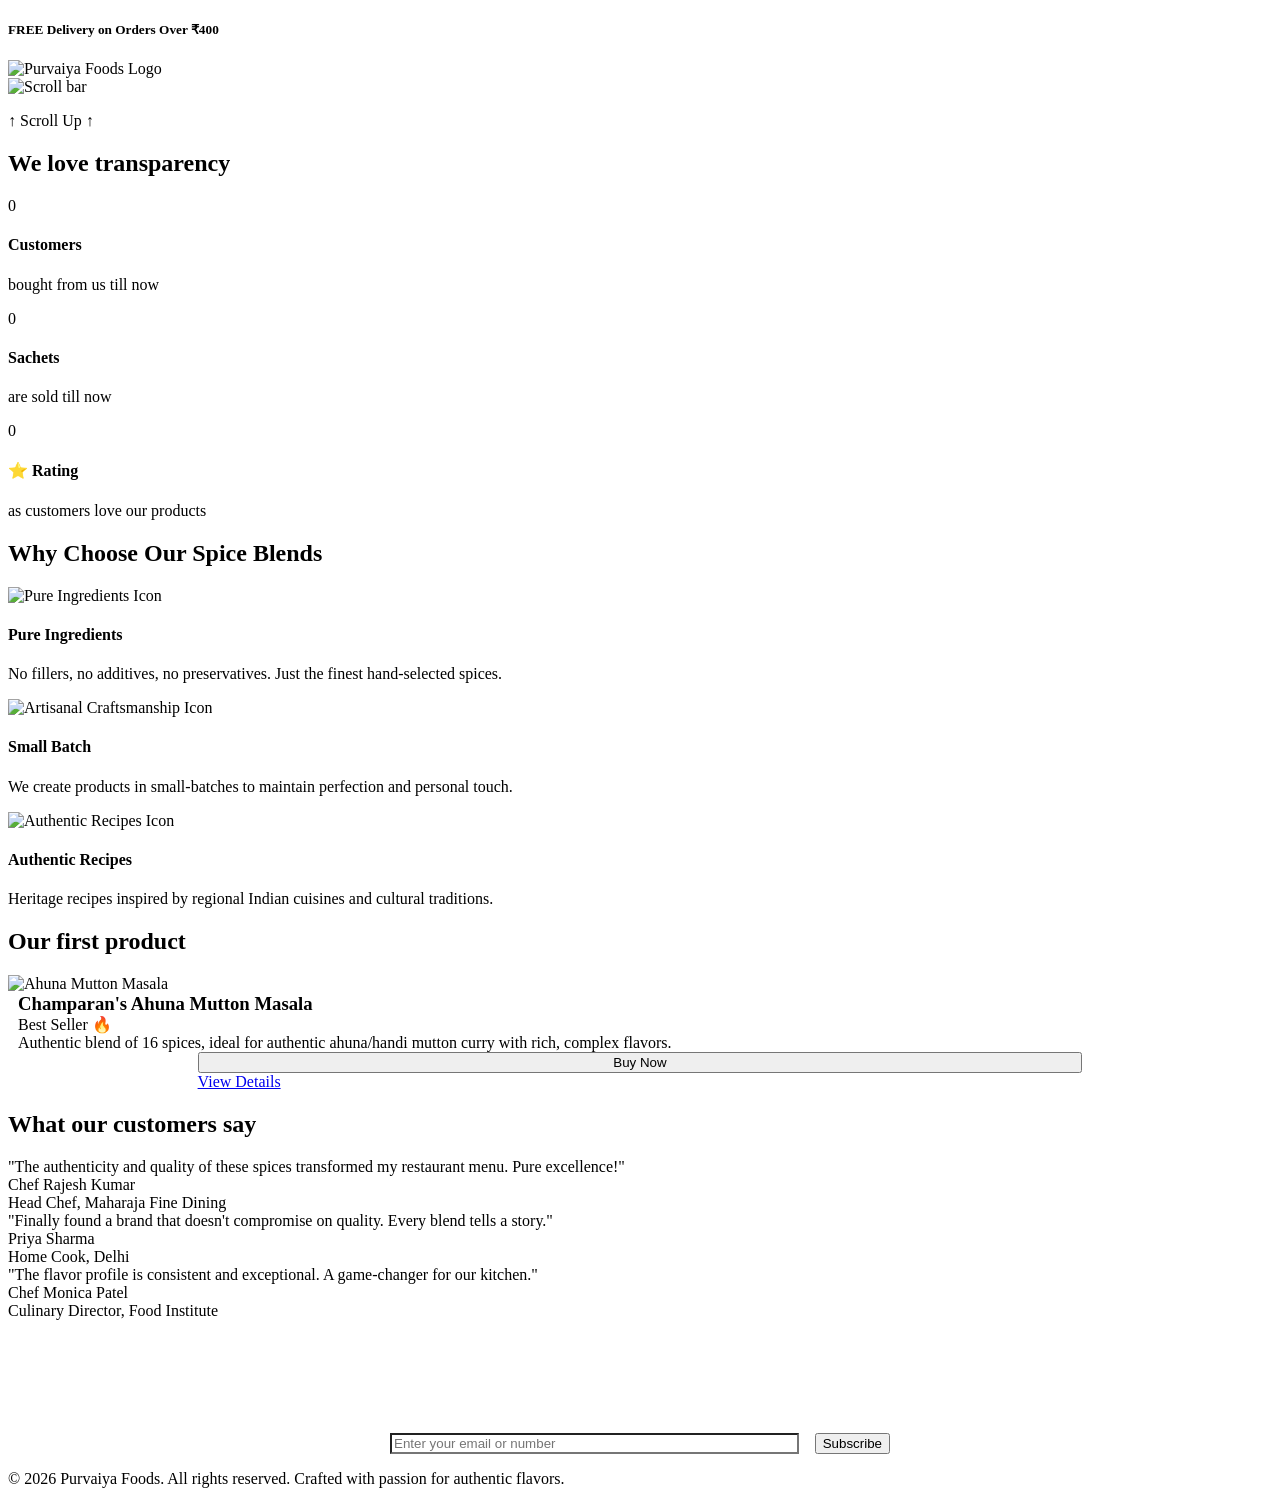
==== index.html @ 99bc26e3 "First push" ====
<!DOCTYPE html>
<html lang="en">
<head>
    <meta charset="UTF-8">
    <meta name="viewport" content="width=device-width, initial-scale=1.0">
    <title>Purvaiya Foods - Premium Luxury Spice Blends</title>
    <meta name="description" content="Discover authentic, artisanal spice blends crafted with premium ingredients. From signature masalas to regional collections.">
    <link rel="stylesheet" href="assets/css/main.css">
    <style>
        @import url('https://fonts.googleapis.com/css2?family=DM+Sans:ital,opsz,wght@0,9..40,100..1000;1,9..40,100..1000&family=Montserrat:ital,wght@0,100..900;1,100..900&display=swap');
    </style>
</head>
<body>
    <!-- Header & Navigation -->
    <header>
        <h5 class="header-notification">
            FREE Delivery on Orders Over ₹400
        </h5>
        <img class="logo" src="assets/images/logo.png" alt="Purvaiya Foods Logo">
    </header>

    <main>
        <!-- Hero Section -->
        <section class="hero">
            <img src="assets/images/scroll-bar.png" alt="Scroll bar" class="hero-image">
            <div class="scroll-indicator">
                <p>↑ Scroll Up ↑</p>
            </div>
        </section>

        <!-- Benefits/Philosophy Preview -->
        <section id="philosophy">
            <div class="section-title">
                <h2>We love transparency</h2>
            </div>
            
            <div class="grid grid-3" style="margin-bottom: var(--spacing-sm);">
                <div class="feature-box card">
                    <div class="icon-count" data-target="32" data-type="number">0</div>
                    <h4>Customers</h4>
                    <p>bought from us till now</p>
                </div>
            
                <div class="feature-box card">
                    <div class="icon-count" data-target="81" data-type="number">0</div>
                    <h4>Sachets</h4>
                    <p>are sold till now</p>
                </div>
            
                <div class="feature-box card">
                    <div class="icon-count" data-target="4.3" data-type="decimal">0</div>
                    <h4>⭐ Rating</h4>
                    <p>as customers love our products</p>
                </div>
            </div>
        </section>

        <section id="philosophy2">
            <div class="section-title">
                <h2>Why Choose Our Spice Blends</h2>
            </div>

            <div class="grid grid-3">
                <div class="feature-box card">
                    <img class="icon" src="assets/images/pure.png" alt="Pure Ingredients Icon"/>
                    <h4>Pure Ingredients</h4>
                    <p>No fillers, no additives, no preservatives. Just the finest hand-selected spices.</p>
                </div>
        
                <div class="feature-box card">
                    <img class="icon" src="assets/images/smallbatch.png" alt="Artisanal Craftsmanship Icon"/>
                    <h4>Small Batch</h4>
                    <p>We create products in small-batches to maintain perfection and personal touch.</p>
                </div>
        
                <div class="feature-box card">
                    <img class="icon" src="assets/images/authentic.png" alt="Authentic Recipes Icon"/>
                    <h4>Authentic Recipes</h4>
                    <p>Heritage recipes inspired by regional Indian cuisines and cultural traditions.</p>
                </div>
            </div>
        </section>

        <!-- Featured Spice -->
        <section style="border-radius: 12px; padding: var(--spacing-lg);">
            <div class="section-title">
                <h2>Our first product</h2>
            </div>
            
            <div class="grid grid-3" style="border-radius: var(--border-radius-lg); background-color: var(--white); align-items: center; padding: var(--spacing-md);">
                <!-- Image Section -->
                <div>
                    <img src="assets/images/ahunamutton1.png" alt="Ahuna Mutton Masala" style="width: 100%; border-radius: var(--border-radius-lg); box-shadow: var(--shadow-light);">
                </div>
                
                <!-- Content Section -->
                <div style="padding-left: 10px;">
                    <h3 style="color: var(--text-dark); margin-bottom: var(--spacing-md); margin-top: var(--spacing-md);">Champaran's Ahuna Mutton Masala</h3>
                    <span class="badge-primary">Best Seller 🔥</span>
                    <p style="color: var(--text-light); margin-bottom: var(--spacing-md); margin-top: var(--spacing-md);">Authentic blend of 16 spices, ideal for authentic ahuna/handi mutton curry with rich, complex flavors.</p>
                    
                </div>
                
                <!-- Button Section -->
                <div style="display: flex; flex-direction: column; gap: var(--spacing-md); justify-content: center; align-items: center; height: 100%;">
                    <button class="btn btn-primary btn-lg" style="width: 70%;">Buy Now</button>
                    <a href="pages/ahunamuttonmasala.html" style="width: 70%;" class="btn btn-secondary">View Details</a>
                </div>
            </div>
        </section>

        <!-- Testimonials -->
        <section>
            <div class="section-title">
                <h2>What our customers say</h2>
            </div>
            
            <div class="grid grid-3">
                <div class="testimonial">
                    <div class="quote">"The authenticity and quality of these spices transformed my restaurant menu. Pure excellence!"</div>
                    <div class="author">Chef Rajesh Kumar</div>
                    <div class="role">Head Chef, Maharaja Fine Dining</div>
                </div>
                
                <div class="testimonial">
                    <div class="quote">"Finally found a brand that doesn't compromise on quality. Every blend tells a story."</div>
                    <div class="author">Priya Sharma</div>
                    <div class="role">Home Cook, Delhi</div>
                </div>
                
                <div class="testimonial">
                    <div class="quote">"The flavor profile is consistent and exceptional. A game-changer for our kitchen."</div>
                    <div class="author">Chef Monica Patel</div>
                    <div class="role">Culinary Director, Food Institute</div>
                </div>
            </div>
        </section>

        <!-- Newsletter Signup -->
        <section style="background: linear-gradient(135deg, var(--primary-color), var(--secondary-color)); color: white; text-align: center;">
            <h2 style="color: var(--white); margin-bottom: 1rem;">Be part of our spice family</h2>
            <p style="color: rgba(255,255,255,0.9); margin-bottom: 2rem; max-width: 600px; margin-left: auto; margin-right: auto;">Get exclusive recipes, behind-the-scenes stories, and special offers delivered to your inbox.</p>
            
            <form onsubmit="return subscribeNewsletter(this.email.value);" style="max-width: 500px; margin: 0 auto;">
                <div style="display: flex; gap: 1rem;">
                    <input type="email" name="email" placeholder="Enter your email or number" required style="flex: 1; background: var(--white); color: var(--text-dark);">
                    <button style="margin-bottom: var(--spacing-md);" type="submit" class="btn btn-primary">Subscribe</button>
                </div>
            </form>
        </section>
    </main>

    <!-- Footer -->
    <footer>
        <div class="footer-content">
            <p>&copy; 2026 Purvaiya Foods. All rights reserved. Crafted with passion for authentic flavors.</p>
        </div>
    </footer>

    <script src="assets/js/main.js"></script>
</body>
</html>
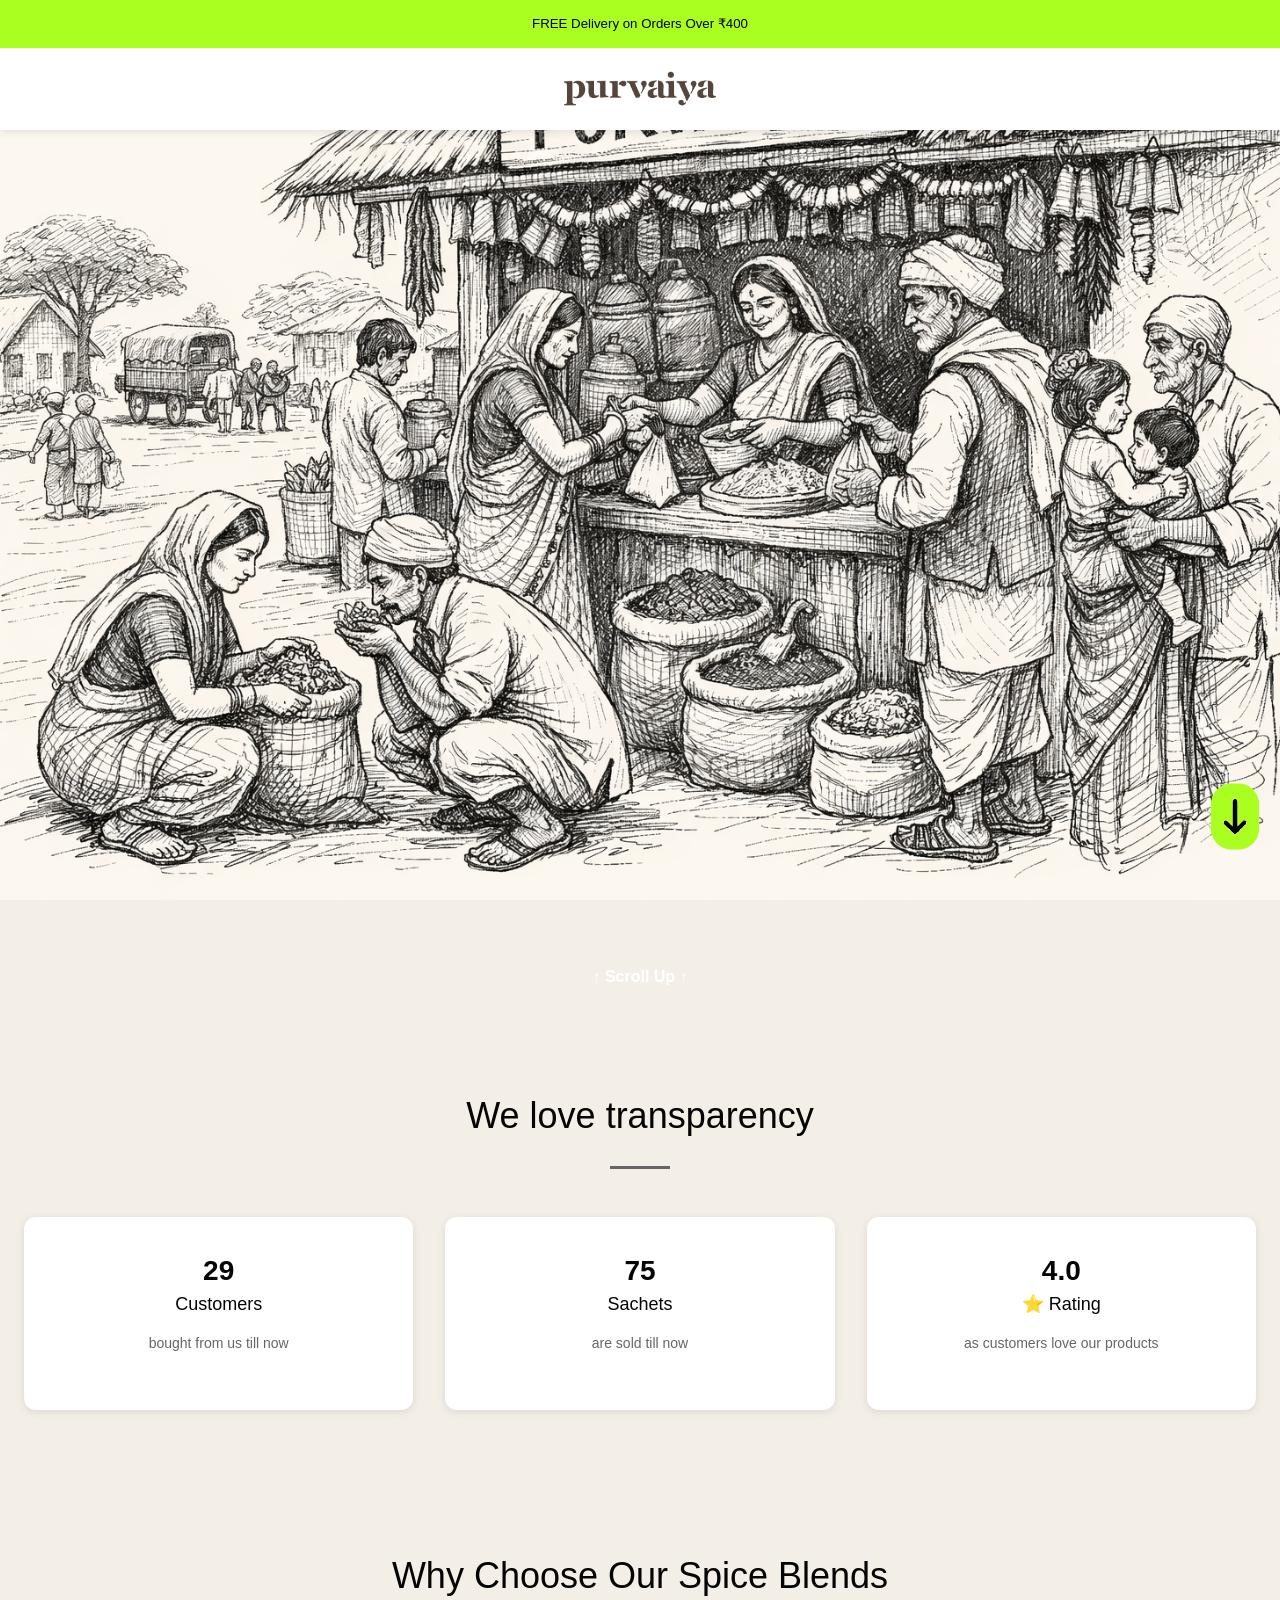
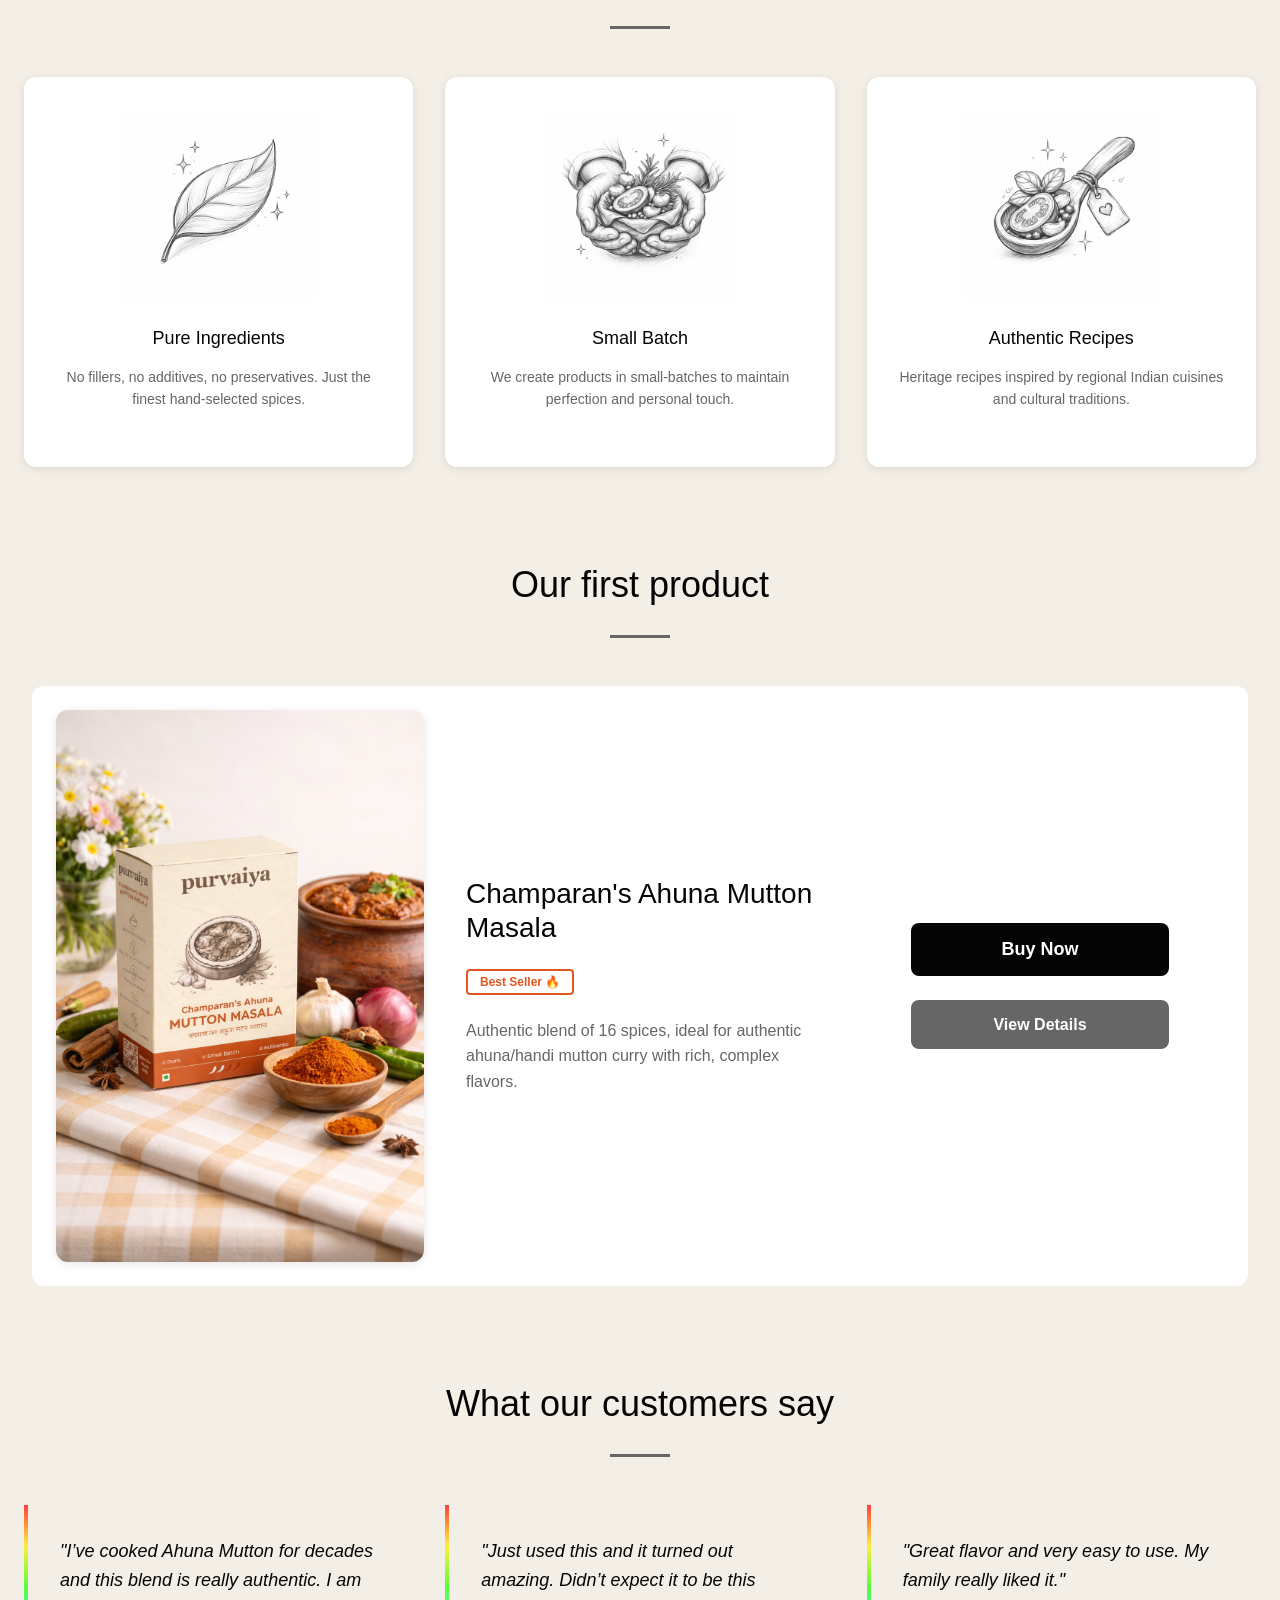
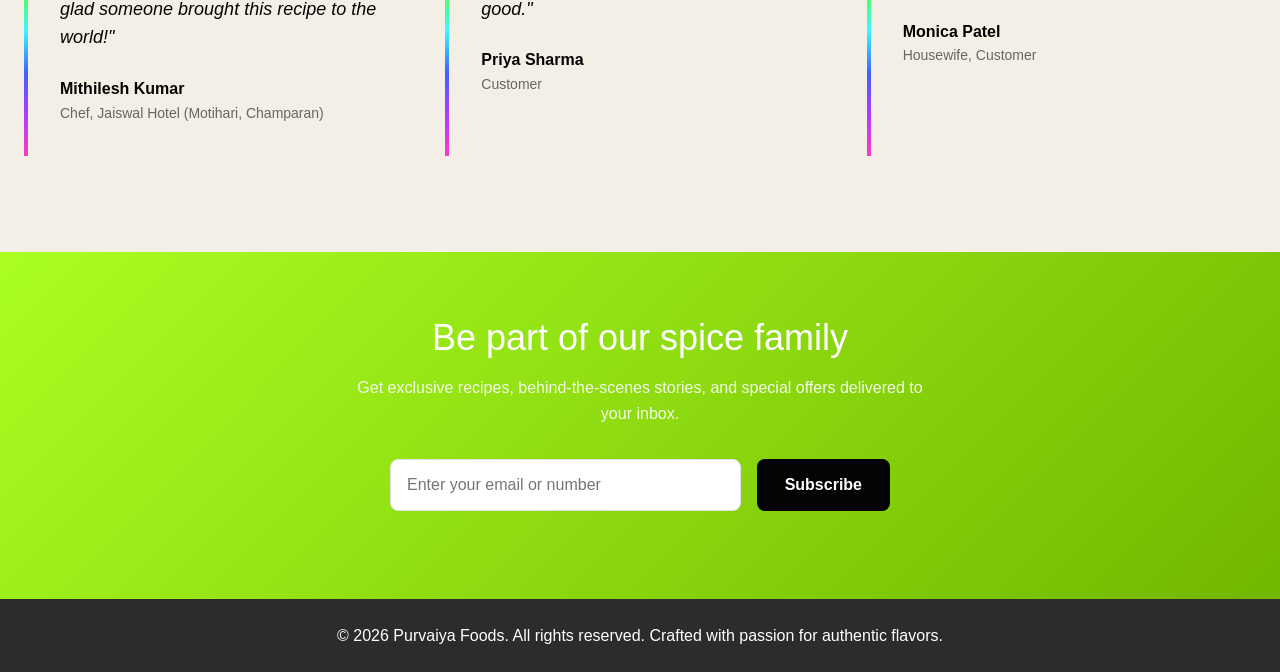
==== commit f5494bfa: "Update" ====
--- a/index.html
+++ b/index.html
@@ -117,21 +117,21 @@
             
             <div class="grid grid-3">
                 <div class="testimonial">
-                    <div class="quote">"The authenticity and quality of these spices transformed my restaurant menu. Pure excellence!"</div>
-                    <div class="author">Chef Rajesh Kumar</div>
-                    <div class="role">Head Chef, Maharaja Fine Dining</div>
+                    <div class="quote">"I’ve cooked Ahuna Mutton for decades and this blend is really authentic. I am glad someone brought this recipe to the world!"</div>
+                    <div class="author">Mithilesh Kumar</div>
+                    <div class="role">Chef, Jaiswal Hotel (Motihari, Champaran)</div>
                 </div>
                 
                 <div class="testimonial">
-                    <div class="quote">"Finally found a brand that doesn't compromise on quality. Every blend tells a story."</div>
+                    <div class="quote">"Just used this and it turned out amazing. Didn’t expect it to be this good."</div>
                     <div class="author">Priya Sharma</div>
-                    <div class="role">Home Cook, Delhi</div>
+                    <div class="role">Customer</div>
                 </div>
                 
                 <div class="testimonial">
-                    <div class="quote">"The flavor profile is consistent and exceptional. A game-changer for our kitchen."</div>
-                    <div class="author">Chef Monica Patel</div>
-                    <div class="role">Culinary Director, Food Institute</div>
+                    <div class="quote">"Great flavor and very easy to use. My family really liked it."</div>
+                    <div class="author">Monica Patel</div>
+                    <div class="role">Housewife, Customer</div>
                 </div>
             </div>
         </section>
@@ -141,9 +141,10 @@
             <h2 style="color: var(--white); margin-bottom: 1rem;">Be part of our spice family</h2>
             <p style="color: rgba(255,255,255,0.9); margin-bottom: 2rem; max-width: 600px; margin-left: auto; margin-right: auto;">Get exclusive recipes, behind-the-scenes stories, and special offers delivered to your inbox.</p>
             
-            <form onsubmit="return subscribeNewsletter(this.email.value);" style="max-width: 500px; margin: 0 auto;">
+            <form action="https://formspree.io/f/xpqyeqvw" method="POST" style="max-width: 500px; margin: 0 auto;">
                 <div style="display: flex; gap: 1rem;">
-                    <input type="email" name="email" placeholder="Enter your email or number" required style="flex: 1; background: var(--white); color: var(--text-dark);">
+                        <input type="email" name="email" placeholder="Enter your email or number" required
+                            style="flex: 1; background: var(--white); color: var(--text-dark);">
                     <button style="margin-bottom: var(--spacing-md);" type="submit" class="btn btn-primary">Subscribe</button>
                 </div>
             </form>
--- a/assets/css/main.css
+++ b/assets/css/main.css
@@ -0,0 +1,1117 @@
+/* Spice Blends Luxury Website - Responsive Main Stylesheet */
+
+/* ============================================
+   COLOR PALETTE & VARIABLES
+   ============================================ */
+@import url('https://fonts.cdnfonts.com/css/saint-george');
+
+:root {
+  --primary-color: #aaff21;
+  --secondary-color: rgb(113, 183, 0);
+  --accent-color: #2C2C2C;
+  --light-bg: #f4efe6;
+  --text-dark: #040404;
+  --text-light: #666666;
+  --border-color: #E0E0E0;
+  --white: #FFFFFF;
+  --best-seller-badge: #e25822;
+  --testimonial-border: linear-gradient(to bottom,
+        #ff3b3b,
+        #ffef3b,
+        #55ff3b,
+        #3bf8ff,
+        #3b65ff,
+        #b13bff,
+        #ff3bc4);
+  
+  --spacing-xs: 8px;
+  --spacing-sm: 16px;
+  --spacing-md: 24px;
+  --spacing-lg: 32px;
+  --spacing-xl: 48px;
+  --spacing-2xl: 64px;
+  
+  --shadow-light: 0 2px 8px rgba(0, 0, 0, 0.1);
+  --shadow-medium: 0 4px 16px rgba(0, 0, 0, 0.15);
+  --shadow-heavy: 0 8px 32px rgba(0, 0, 0, 0.2);
+  
+  --border-radius-sm: 4px;
+  --border-radius-md: 8px;
+  --border-radius-lg: 12px;
+  
+  --transition-base: all 0.3s ease-in-out;
+  --transition-smooth: all 0.5s ease;
+}
+
+.montserrat {
+  font-family: "Montserrat", sans-serif;
+  font-optical-sizing: auto;
+  font-weight: 400;
+  font-style: normal;
+}
+
+/* ============================================
+   RESET & BASE STYLES
+   ============================================ */
+
+* {
+  margin: 0;
+  padding: 0;
+  box-sizing: border-box;
+}
+
+html {
+  font-size: 16px;
+  scroll-behavior: smooth;
+}
+
+body {
+font-family: "Montserrat", sans-serif;
+  font-size: 16px;
+  font-weight: 400;
+  line-height: 1.6;
+  color: var(--text-dark);
+  background-color: var(--light-bg);
+  overflow-x: hidden;
+}
+
+a {
+  color: inherit;
+  text-decoration: none;
+}
+
+button {
+  font-family: inherit;
+  cursor: pointer;
+}
+
+h1, h2, h3, h4, h5, h6 {
+  font-family: "Montserrat", sans-serif;
+  font-weight: 500;
+  line-height: 1.2;
+}
+
+h1 {
+  font-size: 48px;
+}
+
+h2 {
+  font-size: 36px;
+}
+
+h3 {
+  font-size: 28px;
+}
+
+h4 {
+  font-size: 24px;
+}
+
+p {
+  margin-bottom: var(--spacing-md);
+}
+
+img {
+  max-width: 100%;
+  height: auto;
+  display: block;
+}
+
+ul, ol {
+  list-style: none;
+}
+
+/* Responsive Typography */
+@media (max-width: 991px) {
+  h1 { font-size: 40px; }
+  h2 { font-size: 32px; }
+  h3 { font-size: 26px; }
+  h4 { font-size: 22px; }
+}
+
+@media (max-width: 767px) {
+  html { font-size: 15px; }
+  h1 { font-size: 32px; }
+  h2 { font-size: 28px; }
+  h3 { font-size: 24px; }
+  h4 { font-size: 20px; }
+  body { font-size: 15px; }
+}
+
+@media (max-width: 575px) {
+  html { font-size: 14px; }
+  h1 { font-size: 28px; }
+  h2 { font-size: 24px; }
+  h3 { font-size: 20px; }
+  h4 { font-size: 18px; }
+  p { margin-bottom: var(--spacing-sm); }
+}
+
+/* ============================================
+   HEADER & NAVIGATION
+   ============================================ */
+
+header {
+  background-color: var(--white);
+  box-shadow: var(--shadow-light);
+  position: sticky;
+  top: 0;
+  z-index: 100;
+  width: 100%;
+  padding-bottom: var(--spacing-sm);
+
+  .header-notification{
+    background-color: var(--primary-color);
+    text-align: center;
+    padding: var(--spacing-sm) 0;
+  }
+}
+
+.logo {
+  height: 50px;
+  width: auto;
+  max-width: 200px;
+  object-fit: contain;
+  margin:var(--spacing-sm) auto 0 auto;
+}
+
+@media (max-width: 767px) {
+  .logo {
+    height: 40px;
+    max-width: 150px;
+  }
+}
+
+nav ul {
+  display: flex;
+  align-items: center;
+  justify-content: space-between;
+  gap: var(--spacing-xl);
+  list-style: none;
+  margin: 0;
+  padding: 0;
+}
+
+nav li {
+  list-style: none;
+  margin: 0;
+}
+
+nav a {
+  color: var(--text-dark);
+  font-weight: 500;
+  transition: var(--transition-base);
+  position: relative;
+  display: block;
+  padding: var(--spacing-sm) 0;
+}
+
+nav a:hover {
+  color: var(--secondary-color);
+}
+
+nav a::after {
+  content: '';
+  position: absolute;
+  bottom: -5px;
+  left: 0;
+  width: 0;
+  height: 2px;
+  background-color: var(--secondary-color);
+  transition: width 0.3s ease;
+}
+
+nav a:hover::after {
+  width: 100%;
+}
+
+.menu-toggle {
+  display: none;
+  background: none;
+  border: none;
+  font-size: 28px;
+  color: var(--primary-color);
+  cursor: pointer;
+  padding: 0;
+  z-index: 1001;
+  line-height: 1;
+  width: auto;
+  height: auto;
+}
+
+/* Mobile Menu Styles */
+@media (max-width: 767px) {
+  nav ul {
+    position: fixed;
+    left: 0;
+    top: 100%;
+    width: 100%;
+    background-color: var(--white);
+    flex-direction: column;
+    gap: var(--spacing-md);
+    padding: var(--spacing-md);
+    margin: 0;
+    list-style: none;
+    max-height: 0;
+    overflow: hidden;
+    transition: max-height 0.35s ease-in-out;
+    box-shadow: var(--shadow-light);
+    border-top: 1px solid var(--border-color);
+    border-bottom: none;
+    z-index: 1000;
+  }
+
+  nav ul.active {
+    max-height: calc(100vh - 100%);
+    box-shadow: var(--shadow-medium);
+    overflow-y: auto;
+  }
+
+  nav li {
+    list-style: none;
+    width: 100%;
+  }
+
+  nav a {
+    padding: var(--spacing-sm) var(--spacing-md);
+    font-size: 15px;
+    display: block;
+    width: 100%;
+    color: var(--text-dark);
+    text-decoration: none;
+  }
+
+  nav a:hover {
+    background-color: var(--light-bg);
+    color: var(--secondary-color);
+  }
+
+  nav a::after {
+    bottom: 0;
+    display: none;
+  }
+
+  .menu-toggle {
+    display: flex;
+    align-items: center;
+    justify-content: center;
+    width: 44px;
+    height: 44px;
+    padding: 0;
+    border-radius: 4px;
+    transition: background-color 0.3s ease;
+    background: none;
+    border: none;
+    font-size: 28px;
+    color: var(--primary-color);
+    cursor: pointer;
+    z-index: 1001;
+    margin-left: auto;
+  }
+
+  .menu-toggle:hover {
+    background-color: rgba(139, 69, 19, 0.1);
+  }
+
+  .menu-toggle:active {
+    background-color: rgba(139, 69, 19, 0.2);
+  }
+}
+
+/* ============================================
+   MAIN CONTAINER
+   ============================================ */
+
+main {
+  max-width: 100vw;
+  margin: 0 auto;
+}
+
+/* ============================================
+   HERO SECTION
+   ============================================ */
+
+.hero {
+  background-image: url('../images/homesketch.png');
+  background-size: cover;
+  background-position: center;
+  background-attachment: fixed;
+  color: var(--white);
+  padding: var(--spacing-2xl) var(--spacing-md);
+  text-align: center;
+  height: 100vh;
+  display: flex;
+  align-items: center;
+  justify-content: center;
+  flex-direction: column;
+  position: relative;
+
+  .hero-image{
+    width: 50px;
+    position: absolute;
+    bottom: 180px;
+    right: 20px;
+    animation: levitate 3s ease-in-out infinite;
+  }
+}
+
+.hero-content {
+  width: 100vw;
+  padding: 0 var(--spacing-sm);
+}
+
+.hero h1 {
+  color: var(--text-dark);
+  margin-bottom: var(--spacing-lg);
+  text-transform: uppercase;
+  letter-spacing: 3px;
+}
+
+.hero p {
+  font-size: 18px;
+  margin-bottom: var(--spacing-xl);
+  color: rgba(255, 255, 255, 0.95);
+}
+
+.scroll-indicator {
+  position: absolute;
+  bottom: 40px;
+  left: 50%;
+  transform: translateX(-50%);
+  text-align: center;
+  animation: bounce 2s ease-in-out infinite;
+}
+
+.scroll-indicator p {
+  color: var(--white);
+  font-size: 16px;
+  font-weight: 600;
+  margin: 0;
+  animation: pulse 2s ease-in-out infinite;
+}
+
+@keyframes bounce {
+  0%, 100% {
+    transform: translateX(-50%) translateY(0);
+  }
+  50% {
+    transform: translateX(-50%) translateY(-10px);
+  }
+}
+
+@keyframes pulse {
+  0%, 100% {
+    opacity: 1;
+  }
+  50% {
+    opacity: 0.6;
+  }
+}
+
+@media (max-width: 991px) {
+  .hero {
+    min-height: 500px;
+  }
+
+  .hero h1 {
+    letter-spacing: 2px;
+  }
+}
+
+@media (max-width: 767px) {
+  .hero {
+    min-height: 400px;
+    padding: var(--spacing-xl) var(--spacing-md);
+  }
+
+  .hero h1 {
+    margin-bottom: var(--spacing-md);
+  }
+
+  .hero p {
+    font-size: 16px;
+    margin-bottom: var(--spacing-lg);
+  }
+}
+
+@media (max-width: 575px) {
+  .hero {
+    min-height: 300px;
+    padding: var(--spacing-lg) var(--spacing-md);
+  }
+
+  .hero h1 {
+    margin-bottom: var(--spacing-sm);
+  }
+
+  .hero p {
+    font-size: 14px;
+    margin-bottom: var(--spacing-md);
+  }
+}
+
+/* ============================================
+   SECTIONS
+   ============================================ */
+
+section {
+  padding: var(--spacing-2xl) var(--spacing-md);
+}
+
+section h2 {
+  color: var(--text-dark);
+  margin-bottom: var(--spacing-xl);
+  text-align: center;
+}
+
+section p {
+  color: var(--text-light);
+}
+
+.section-title {
+  display: flex;
+  align-items: center;
+  justify-content: center;
+  flex-direction: column;
+  text-align: center;
+}
+
+.section-title h2 {
+  position: relative;
+  padding-bottom: var(--spacing-lg);
+}
+
+.section-title h2::after {
+  content: '';
+  position: absolute;
+  bottom: 0;
+  left: 50%;
+  transform: translateX(-50%);
+  width: 60px;
+  height: 3px;
+  background-color: var(--text-light);
+}
+
+.section-title p {
+  max-width: 600px;
+  margin-top: var(--spacing-md);
+  font-size: 15px;
+}
+
+@media (max-width: 767px) {
+  section {
+    padding: var(--spacing-xl) var(--spacing-md);
+  }
+
+  .section-title h2 {
+    padding-bottom: var(--spacing-md);
+  }
+
+  .section-title h2::after {
+    width: 40px;
+  }
+
+  .section-title p {
+    font-size: 14px;
+  }
+}
+
+@media (max-width: 575px) {
+  section {
+    padding: var(--spacing-lg) var(--spacing-sm);
+  }
+}
+
+/* ============================================
+   BUTTONS
+   ============================================ */
+
+.btn {
+  padding: 12px 28px;
+  border: none;
+  border-radius: var(--border-radius-md);
+  font-size: 16px;
+  font-weight: 600;
+  cursor: pointer;
+  transition: var(--transition-base);
+  text-decoration: none;
+  display: inline-block;
+  text-align: center;
+  white-space: nowrap;
+}
+
+.btn-primary {
+  background-color: var(--text-dark);
+  color: var(--white);
+  font-weight: 700;
+}
+
+.btn-primary:hover {
+
+  transform: translateY(-2px);
+  box-shadow: var(--shadow-medium);
+}
+
+.btn-secondary {
+  background-color: var(--text-light);
+  color: var(--white);
+}
+
+.btn-dark {
+  background-color: var(--primary-color);
+  color: var(--white);
+}
+
+.btn-dark:hover {
+  background-color: #6b3410;
+  transform: translateY(-2px);
+  box-shadow: var(--shadow-medium);
+}
+
+.btn-sm {
+  padding: 8px 16px;
+  font-size: 14px;
+}
+
+.btn-lg {
+  padding: 16px 40px;
+  font-size: 18px;
+}
+
+/* Button Group for responsive layouts */
+.button-group {
+  display: flex;
+  gap: var(--spacing-md);
+  flex-wrap: wrap;
+  justify-content: center;
+  align-items: center;
+  margin-top: var(--spacing-lg);
+}
+
+@media (max-width: 767px) {
+  .btn-lg {
+    padding: 14px 32px;
+    font-size: 16px;
+  }
+
+  .btn-sm {
+    padding: 6px 12px;
+    font-size: 12px;
+  }
+
+  .button-group {
+    gap: var(--spacing-sm);
+    flex-direction: column;
+  }
+
+  .button-group .btn {
+    width: 100%;
+  }
+}
+
+@media (max-width: 575px) {
+  .btn {
+    padding: 10px 20px;
+    font-size: 14px;
+  }
+
+  .btn-lg {
+    padding: 12px 24px;
+    font-size: 14px;
+  }
+}
+
+/* ============================================
+   CARDS
+   ============================================ */
+
+.card {
+  background-color: var(--white);
+  border-radius: var(--border-radius-lg);
+  box-shadow: var(--shadow-light);
+  transition: var(--transition-base);
+  display: flex;
+  flex-direction: column;
+  height: 100%;
+}
+
+.card:hover {
+  box-shadow: var(--shadow-medium);
+  transform: translateY(-5px);
+}
+
+.card h3 {
+  color: var(--primary-color);
+  margin-bottom: var(--spacing-md);
+  font-size: 20px;
+}
+
+.card p {
+  color: var(--text-light);
+  margin-bottom: var(--spacing-md);
+  flex-grow: 1;
+  font-size: 15px;
+}
+
+.card img {
+  width: 100%;
+  height: 250px;
+  object-fit: cover;
+  border-radius: var(--border-radius-md);
+  margin-bottom: var(--spacing-md);
+}
+
+@media (max-width: 767px) {
+  .card {
+    padding: var(--spacing-md);
+  }
+
+  .card h3 {
+    font-size: 18px;
+  }
+
+  .card p {
+    font-size: 14px;
+  }
+
+  .card img {
+    height: 200px;
+  }
+}
+
+@media (max-width: 575px) {
+  .card {
+    padding: var(--spacing-sm);
+  }
+
+  .card img {
+    height: 180px;
+  }
+}
+
+/* ============================================
+   GRID LAYOUTS
+   ============================================ */
+
+.grid {
+  display: grid;
+  grid-template-columns: repeat(auto-fit, minmax(300px, 1fr));
+  gap: var(--spacing-lg);
+}
+
+.grid-2 {
+  grid-template-columns: repeat(2, 1fr);
+}
+
+.grid-3 {
+  grid-template-columns: repeat(3, 1fr);
+}
+
+.grid-4 {
+  grid-template-columns: repeat(4, 1fr);
+}
+
+@media (max-width: 991px) {
+  .grid-3 { grid-template-columns: repeat(2, 1fr); }
+  .grid-4 { grid-template-columns: repeat(2, 1fr); }
+}
+
+@media (max-width: 767px) {
+  .grid,
+  .grid-2,
+  .grid-3,
+  .grid-4 {
+    grid-template-columns: 1fr;
+    gap: var(--spacing-md);
+  }
+}
+
+@media (max-width: 575px) {
+  .grid,
+  .grid-2,
+  .grid-3,
+  .grid-4 {
+    gap: var(--spacing-sm);
+  }
+}
+
+/* ============================================
+   FEATURE BOX
+   ============================================ */
+
+.feature-box {
+  text-align: center;
+  padding: var(--spacing-lg);
+
+  .icon-count{
+    font-size: 28px;
+    font-weight: 600;
+  }
+}
+
+.feature-box .icon {
+  width: 60%;
+  height: 60%;
+  margin: 0 auto var(--spacing-md) auto;
+  color: var(--text-dark);
+}
+
+.feature-box h4 {
+  color: var(--text-dark);
+  margin-bottom: var(--spacing-sm);
+  font-size: 18px;
+}
+
+.feature-box p {
+  color: var(--text-light);
+  font-size: 14px;
+}
+
+@media (max-width: 767px) {
+  .feature-box {
+    padding: var(--spacing-md);
+  }
+
+  .feature-box h4 {
+    font-size: 16px;
+  }
+}
+
+@media (max-width: 575px) {
+  .feature-box {
+    padding: var(--spacing-sm);
+  }
+
+  .feature-box h4 {
+    font-size: 15px;
+  }
+
+  .feature-box p {
+    font-size: 13px;
+  }
+}
+
+/* ============================================
+   TESTIMONIAL
+   ============================================ */
+
+.testimonial {
+  background-color: var(--light-bg);
+  padding: var(--spacing-lg);
+  border-left: 4px solid;
+  border-image: var(--testimonial-border) 1;
+  margin-bottom: var(--spacing-lg);
+}
+
+.testimonial .quote {
+  font-size: 18px;
+  font-style: italic;
+  color: var(--text-dark);
+  margin-bottom: var(--spacing-md);
+}
+
+.testimonial .author {
+  font-weight: 600;
+  color: var(--text-dark);
+}
+
+.testimonial .role {
+  font-size: 14px;
+  color: var(--text-light);
+}
+
+@media (max-width: 767px) {
+  .testimonial {
+    padding: var(--spacing-md);
+    margin-bottom: var(--spacing-md);
+  }
+
+  .testimonial .quote {
+    font-size: 15px;
+  }
+}
+
+/* ============================================
+   FORM ELEMENTS
+   ============================================ */
+
+input, textarea, select {
+  width: 100%;
+  padding: var(--spacing-sm);
+  margin-bottom: var(--spacing-md);
+  border: 1px solid var(--border-color);
+  border-radius: var(--border-radius-md);
+  font-family: inherit;
+  font-size: inherit;
+  transition: var(--transition-base);
+  -webkit-appearance: none;
+  appearance: none;
+}
+
+input:focus, textarea:focus, select:focus {
+  outline: none;
+  border-color: var(--secondary-color);
+  box-shadow: 0 0 0 3px rgba(212, 175, 55, 0.1);
+}
+
+textarea {
+  min-height: 150px;
+  resize: vertical;
+}
+
+label {
+  display: block;
+  margin-bottom: var(--spacing-sm);
+  font-weight: 600;
+  color: var(--text-dark);
+  font-size: 15px;
+}
+
+@media (max-width: 575px) {
+  input, textarea, select {
+    font-size: 16px; /* Prevents zoom on iOS */
+    padding: 12px;
+  }
+
+  textarea {
+    min-height: 120px;
+  }
+
+  label {
+    font-size: 14px;
+  }
+}
+
+/* ============================================
+   FOOTER
+   ============================================ */
+
+footer {
+  background-color: var(--accent-color);
+  color: var(--white);
+  padding: var(--spacing-md) var(--spacing-md);
+  margin: 0 auto;
+  text-align: center;
+  p{
+    margin-bottom: 0;
+
+  }
+}
+
+.footer-content {
+  max-width: 1200px;
+  margin: 0 auto;
+  display: grid;
+}
+
+
+.footer-content a {
+  color: rgba(255, 255, 255, 0.8);
+  transition: var(--transition-base);
+  font-size: 14px;
+}
+
+.footer-content a:hover {
+  color: var(--secondary-color);
+}
+
+.footer-bottom {
+  max-width: 1200px;
+  margin: 0 auto;
+  border-top: 1px solid rgba(255, 255, 255, 0.2);
+  padding-top: var(--spacing-lg);
+  margin-top: var(--spacing-lg);
+  text-align: center;
+  color: rgba(255, 255, 255, 0.6);
+  font-size: 14px;
+}
+
+@media (max-width: 991px) {
+  .footer-content {
+    grid-template-columns: repeat(2, 1fr);
+    gap: var(--spacing-xl);
+  }
+}
+
+@media (max-width: 767px) {
+  footer {
+    padding: var(--spacing-sm) var(--spacing-md);
+  }
+
+  .footer-content {
+    grid-template-columns: 1fr;
+    gap: var(--spacing-xl);
+  }
+
+  .footer-content h4 {
+    font-size: 16px;
+  }
+
+  .footer-bottom {
+    padding-top: var(--spacing-md);
+    margin-top: var(--spacing-md);
+  }
+}
+
+/* ============================================
+   FEATURED PRODUCT LAYOUT
+   ============================================ */
+
+.featured-product-layout {
+  display: flex;
+  flex-direction: column;
+  gap: var(--spacing-lg);
+  background-color: var(--white);
+  padding: var(--spacing-lg);
+  border-radius: var(--border-radius-lg);
+}
+
+@media (max-width: 767px) {
+  .featured-product-layout {
+    flex-direction: row;
+    flex-wrap: wrap;
+    align-items: flex-start;
+  }
+
+  .featured-product-layout > div {
+    flex: 0 0 calc(33.333% - var(--spacing-sm));
+  }
+
+  .featured-product-layout > div:nth-child(3) {
+    display: flex;
+    flex-direction: column;
+    justify-content: center;
+    align-items: center;
+    gap: var(--spacing-md);
+  }
+}
+
+.badge-primary{
+  border: solid 2px var(--best-seller-badge);
+  color: var(--best-seller-badge);
+  padding: 4px 12px;
+  border-radius: var(--border-radius-sm);
+  font-size: 12px;
+  font-weight: 600;
+}
+
+/* ============================================
+   UTILITY CLASSES
+   ============================================ */
+
+.text-center { text-align: center; }
+.text-right { text-align: right; }
+.text-left { text-align: left; }
+.text-muted { color: var(--text-light); }
+.text-primary { color: var(--primary-color); }
+.text-secondary { color: var(--secondary-color); }
+
+.mb-0 { margin-bottom: 0; }
+.mb-1 { margin-bottom: var(--spacing-xs); }
+.mb-2 { margin-bottom: var(--spacing-sm); }
+.mb-3 { margin-bottom: var(--spacing-md); }
+.mb-4 { margin-bottom: var(--spacing-lg); }
+.mb-5 { margin-bottom: var(--spacing-xl); }
+
+.mt-0 { margin-top: 0; }
+.mt-1 { margin-top: var(--spacing-xs); }
+.mt-2 { margin-top: var(--spacing-sm); }
+.mt-3 { margin-top: var(--spacing-md); }
+.mt-4 { margin-top: var(--spacing-lg); }
+.mt-5 { margin-top: var(--spacing-xl); }
+
+.p-0 { padding: 0; }
+.p-1 { padding: var(--spacing-xs); }
+.p-2 { padding: var(--spacing-sm); }
+.p-3 { padding: var(--spacing-md); }
+.p-4 { padding: var(--spacing-lg); }
+.p-5 { padding: var(--spacing-xl); }
+
+.flex {
+  display: flex;
+}
+
+.flex-center {
+  display: flex;
+  align-items: center;
+  justify-content: center;
+}
+
+.flex-between {
+  display: flex;
+  align-items: center;
+  justify-content: space-between;
+}
+
+.flex-col {
+  flex-direction: column;
+}
+
+.flex-wrap {
+  flex-wrap: wrap;
+}
+
+.gap-1 { gap: var(--spacing-xs); }
+.gap-2 { gap: var(--spacing-sm); }
+.gap-3 { gap: var(--spacing-md); }
+.gap-4 { gap: var(--spacing-lg); }
+
+.hidden {
+  display: none;
+}
+
+/* ============================================
+   ANIMATIONS
+   ============================================ */
+
+/* ============================================
+   ANIMATIONS
+   ============================================ */
+
+@keyframes fadeIn {
+  from { opacity: 0; }
+  to { opacity: 1; }
+}
+
+@keyframes slideUp {
+  from {
+    opacity: 0;
+    transform: translateY(30px);
+  }
+  to {
+    opacity: 1;
+    transform: translateY(0);
+  }
+}
+
+@keyframes slideInLeft {
+  from {
+    opacity: 0;
+    transform: translateX(-30px);
+  }
+  to {
+    opacity: 1;
+    transform: translateX(0);
+  }
+}
+
+@keyframes levitate {
+  0%, 100% {
+    transform: translateY(0px);
+  }
+  50% {
+    transform: translateY(-20px);
+  }
+}
+
+.fade-in {
+  animation: fadeIn 0.6s ease-in-out;
+}
+
+.slide-up {
+  animation: slideUp 0.6s ease-in-out;
+}
+
+.slide-in-left {
+  animation: slideInLeft 0.6s ease-in-out;
+}
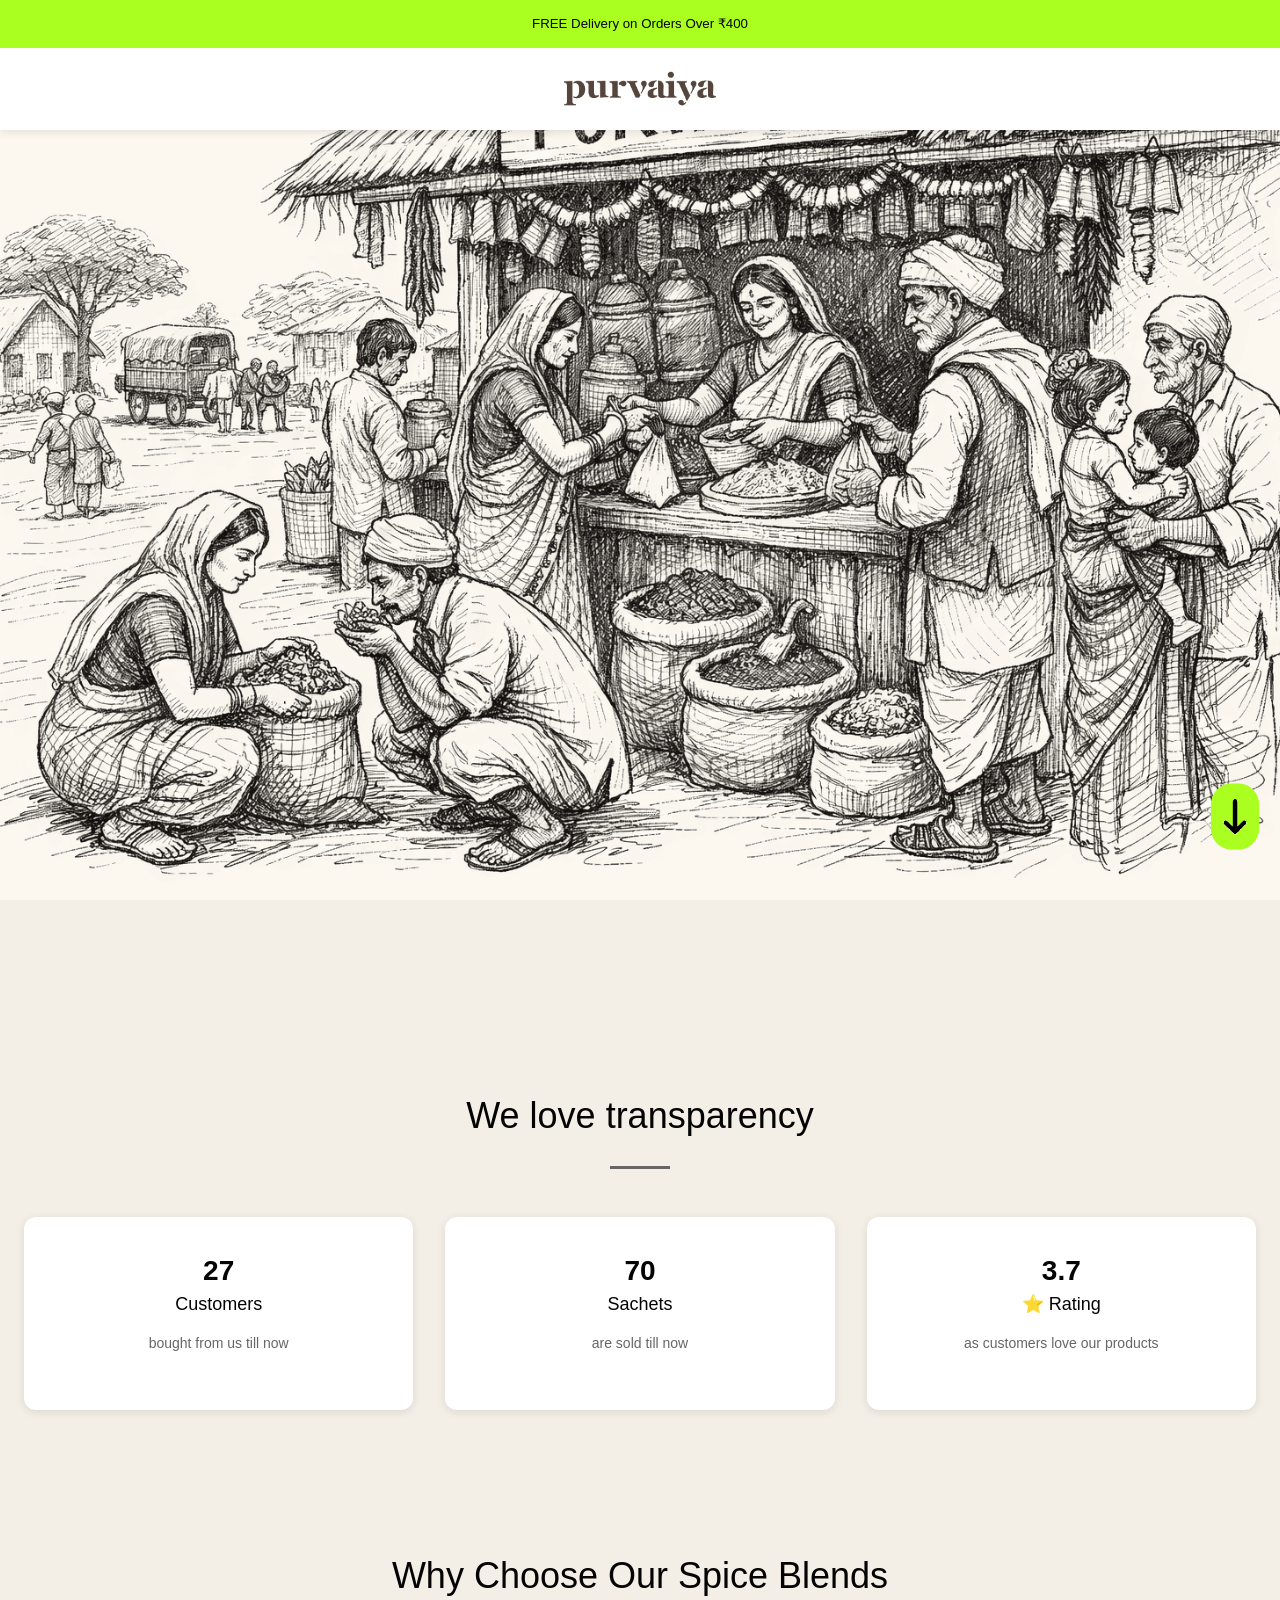
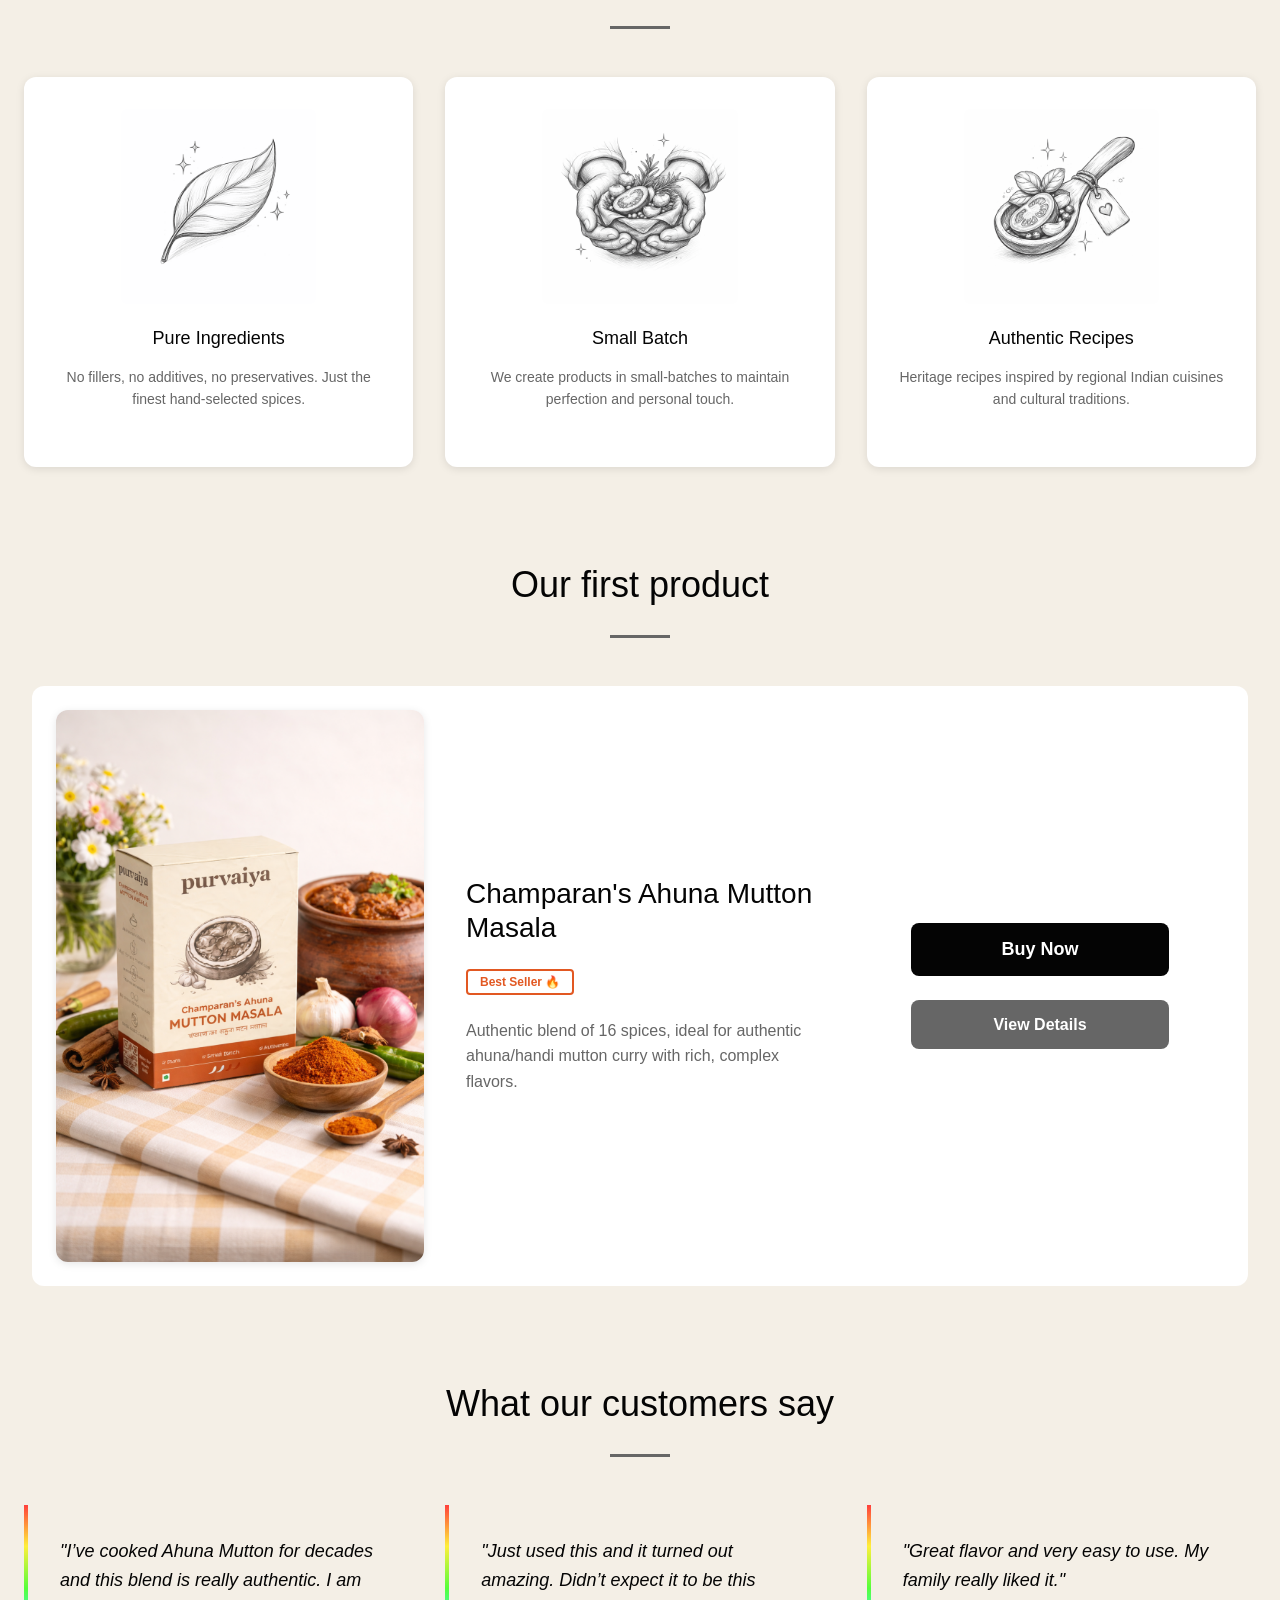
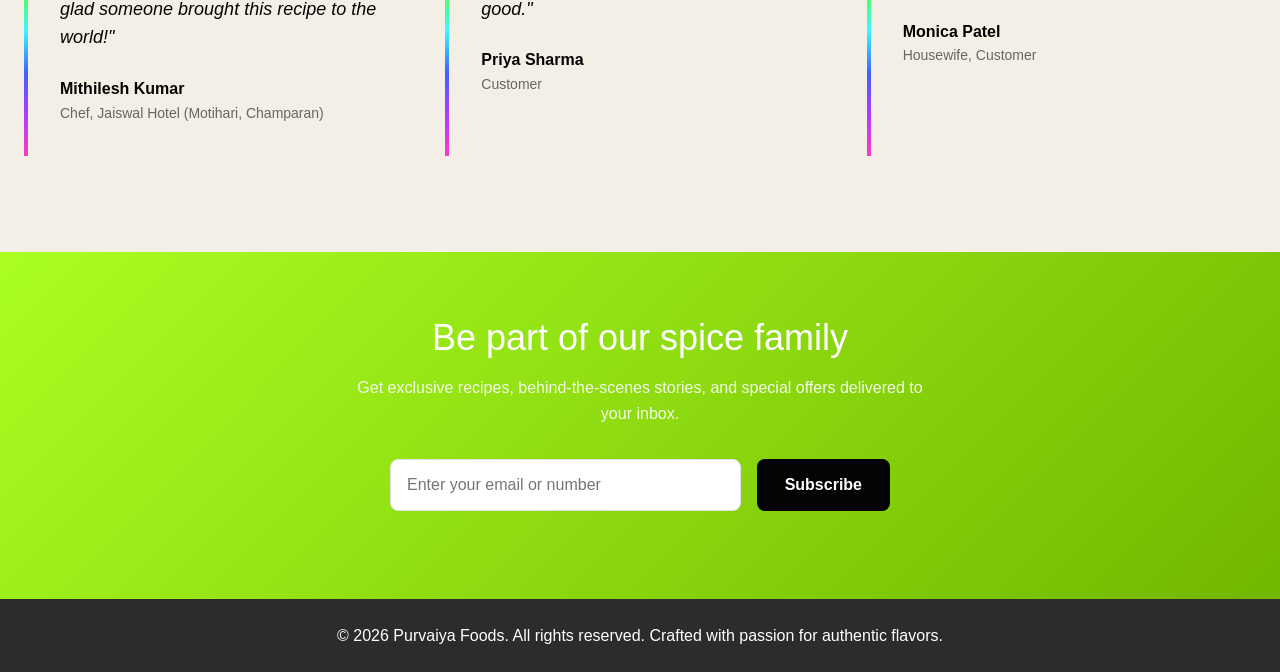
==== commit 2372a9a0: "Added loader" ====
--- a/index.html
+++ b/index.html
@@ -11,6 +11,12 @@
     </style>
 </head>
 <body>
+    <!-- Loading Screen -->
+    <div id="loader" class="loader-container">
+        <div class="loader"></div>
+        <p>Loading...</p>
+    </div>
+
     <!-- Header & Navigation -->
     <header>
         <h5 class="header-notification">
@@ -23,9 +29,6 @@
         <!-- Hero Section -->
         <section class="hero">
             <img src="assets/images/scroll-bar.png" alt="Scroll bar" class="hero-image">
-            <div class="scroll-indicator">
-                <p>↑ Scroll Up ↑</p>
-            </div>
         </section>
 
         <!-- Benefits/Philosophy Preview -->
--- a/assets/css/main.css
+++ b/assets/css/main.css
@@ -1061,6 +1061,56 @@
 }
 
 /* ============================================
+   LOADER
+   ============================================ */
+
+.loader-container {
+  position: fixed;
+  top: 0;
+  left: 0;
+  width: 100%;
+  height: 100%;
+  background-color: var(--white);
+  display: flex;
+  flex-direction: column;
+  align-items: center;
+  justify-content: center;
+  z-index: 9999;
+  transition: opacity 0.5s ease-out;
+}
+
+.loader-container.hidden {
+  opacity: 0;
+  pointer-events: none;
+}
+
+.loader {
+  width: 60px;
+  height: 60px;
+  border: 5px solid var(--light-bg);
+  border-top: 5px solid var(--primary-color);
+  border-radius: 50%;
+  animation: spin 1s linear infinite;
+  margin-bottom: 20px;
+}
+
+.loader-container p {
+  font-size: 18px;
+  color: var(--text-dark);
+  font-weight: 600;
+  margin: 0;
+}
+
+@keyframes spin {
+  0% {
+    transform: rotate(0deg);
+  }
+  100% {
+    transform: rotate(360deg);
+  }
+}
+
+/* ============================================
    ANIMATIONS
    ============================================ */
 
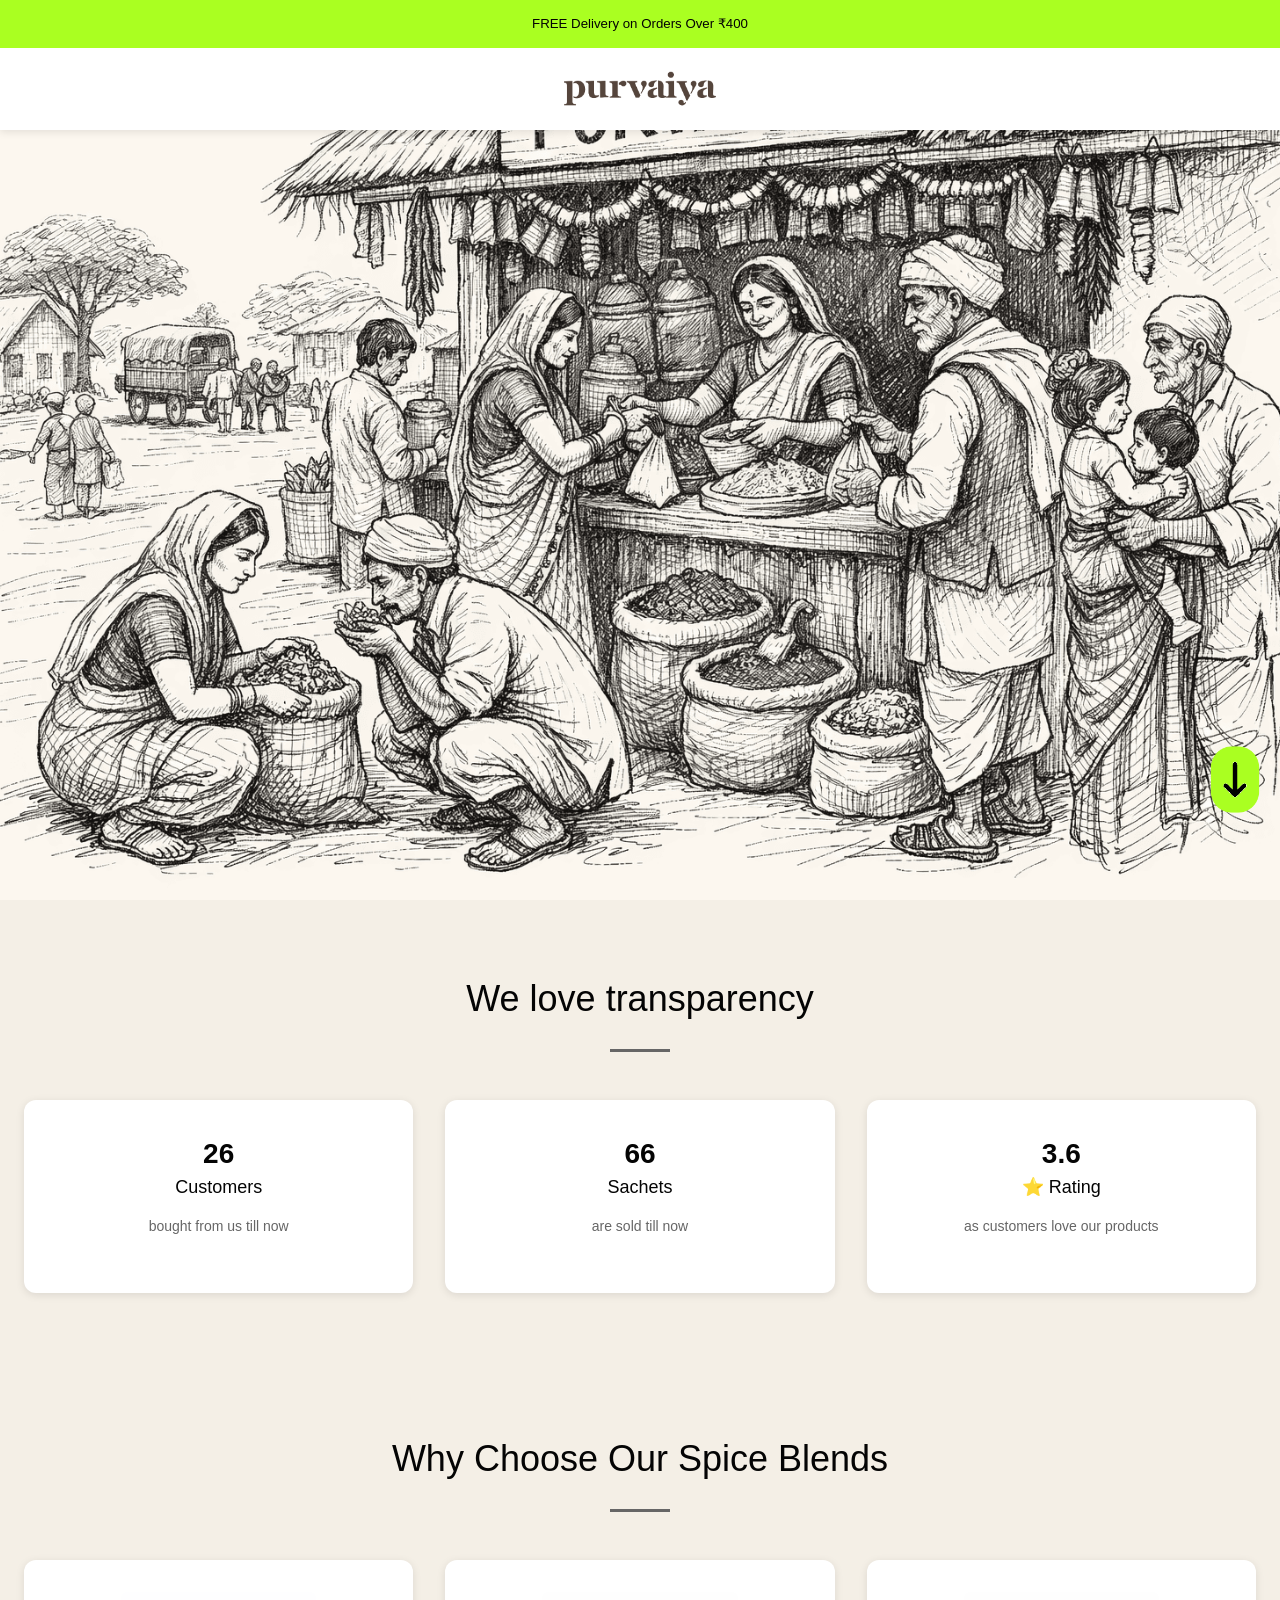
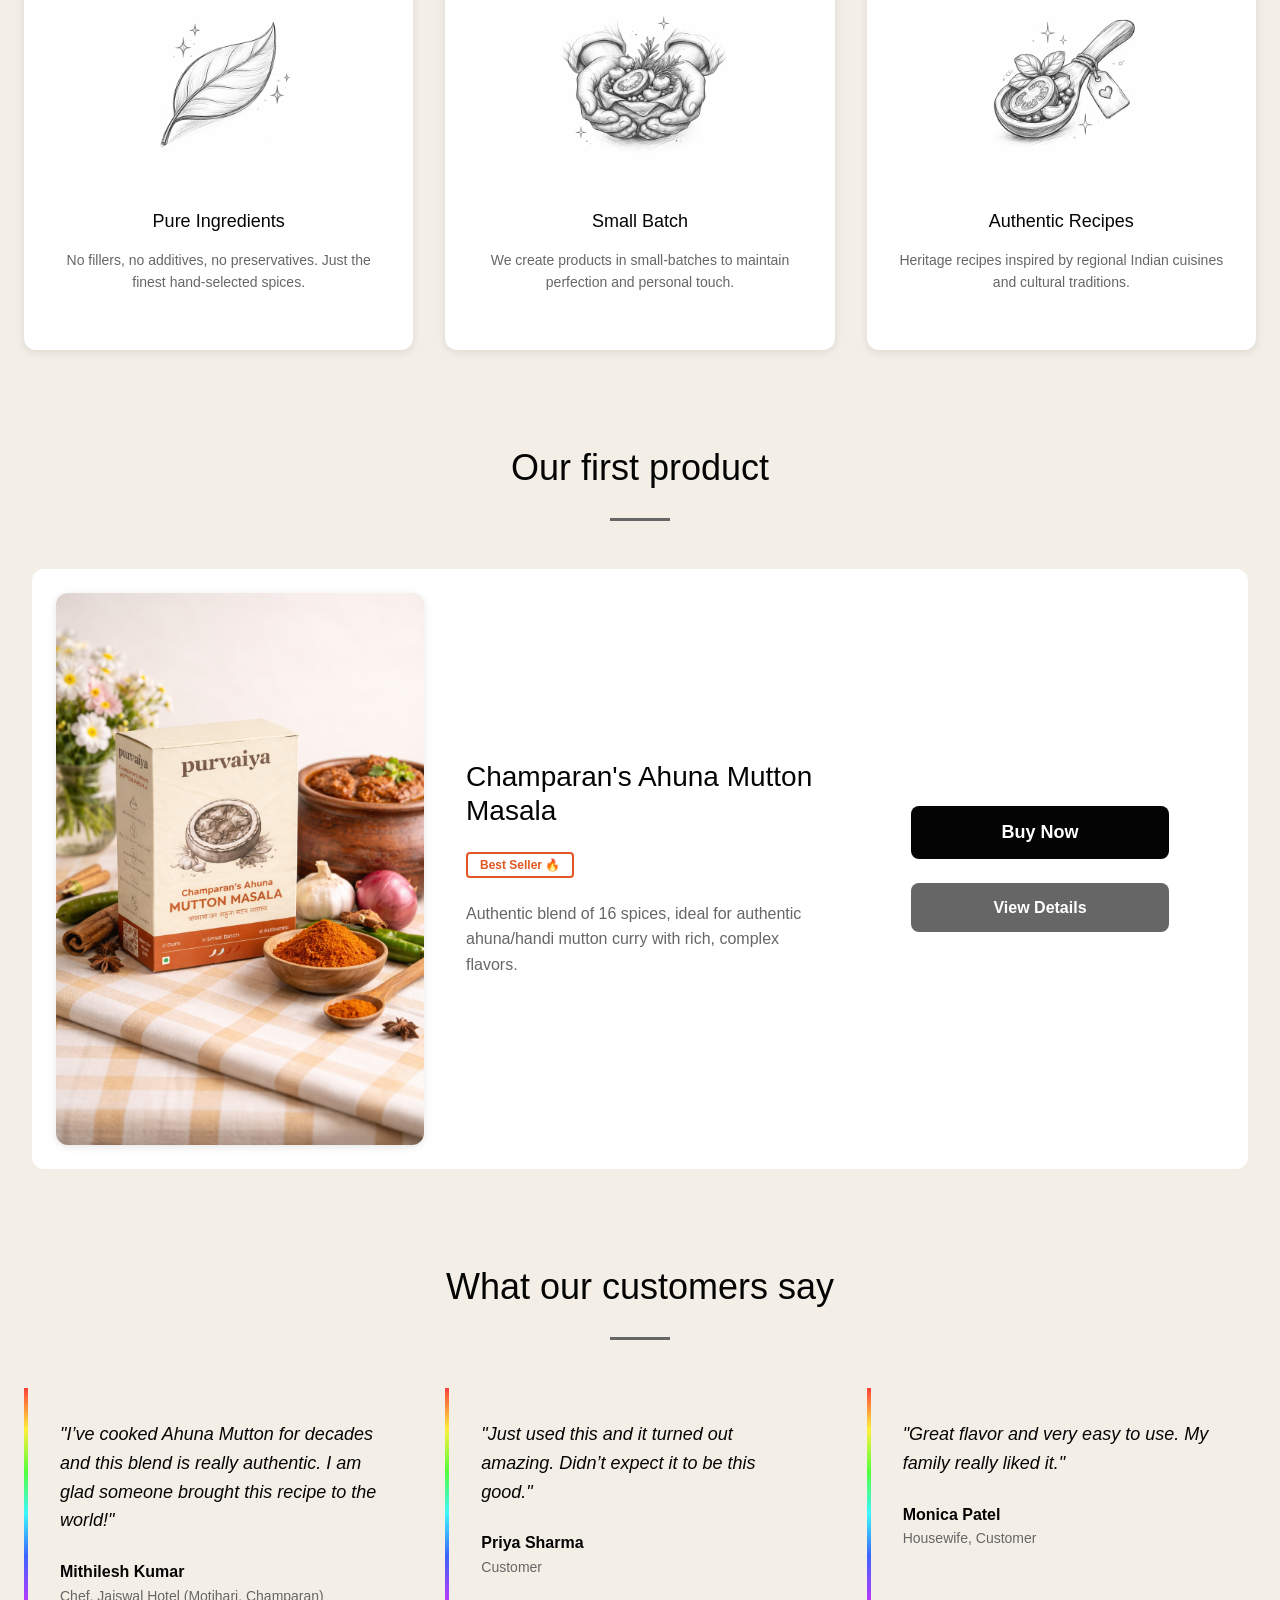
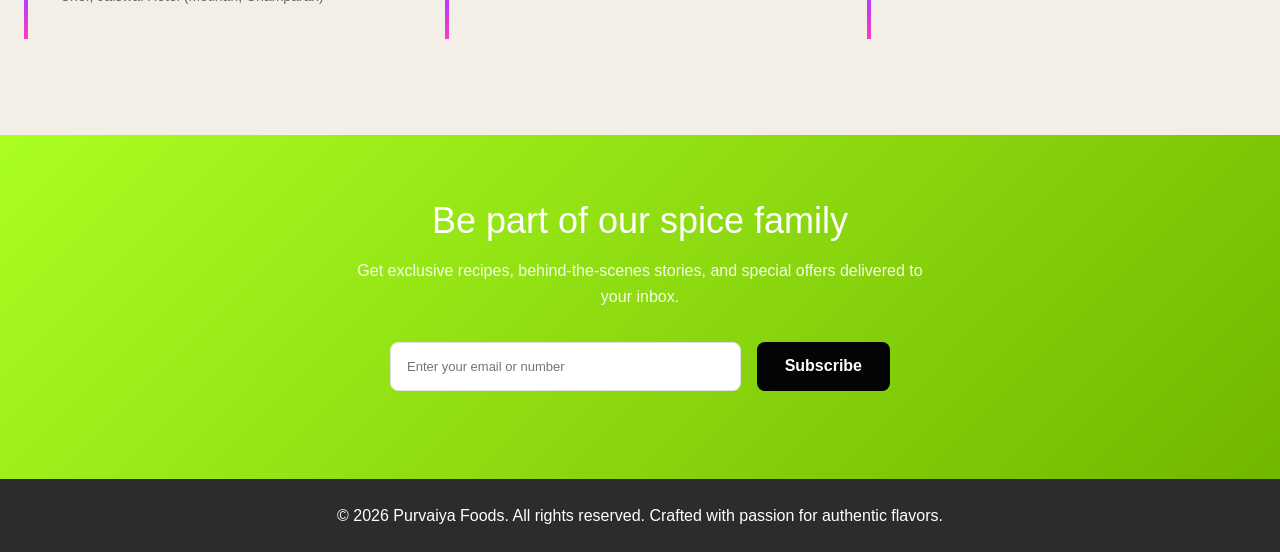
==== commit 21b00dde: "Newsletter input box" ====
--- a/index.html
+++ b/index.html
@@ -147,7 +147,7 @@
             <form action="https://formspree.io/f/xpqyeqvw" method="POST" style="max-width: 500px; margin: 0 auto;">
                 <div style="display: flex; gap: 1rem;">
                         <input type="email" name="email" placeholder="Enter your email or number" required
-                            style="flex: 1; background: var(--white); color: var(--text-dark);">
+                            style="flex: 1; background: var(--white); color: var(--text-dark); font-size: small;">
                     <button style="margin-bottom: var(--spacing-md);" type="submit" class="btn btn-primary">Subscribe</button>
                 </div>
             </form>
--- a/assets/css/main.css
+++ b/assets/css/main.css
@@ -339,7 +339,7 @@
   color: var(--white);
   padding: var(--spacing-2xl) var(--spacing-md);
   text-align: center;
-  height: 100vh;
+  height: 87vh;
   display: flex;
   align-items: center;
   justify-content: center;
@@ -349,7 +349,7 @@
   .hero-image{
     width: 50px;
     position: absolute;
-    bottom: 180px;
+    bottom: 100px;
     right: 20px;
     animation: levitate 3s ease-in-out infinite;
   }
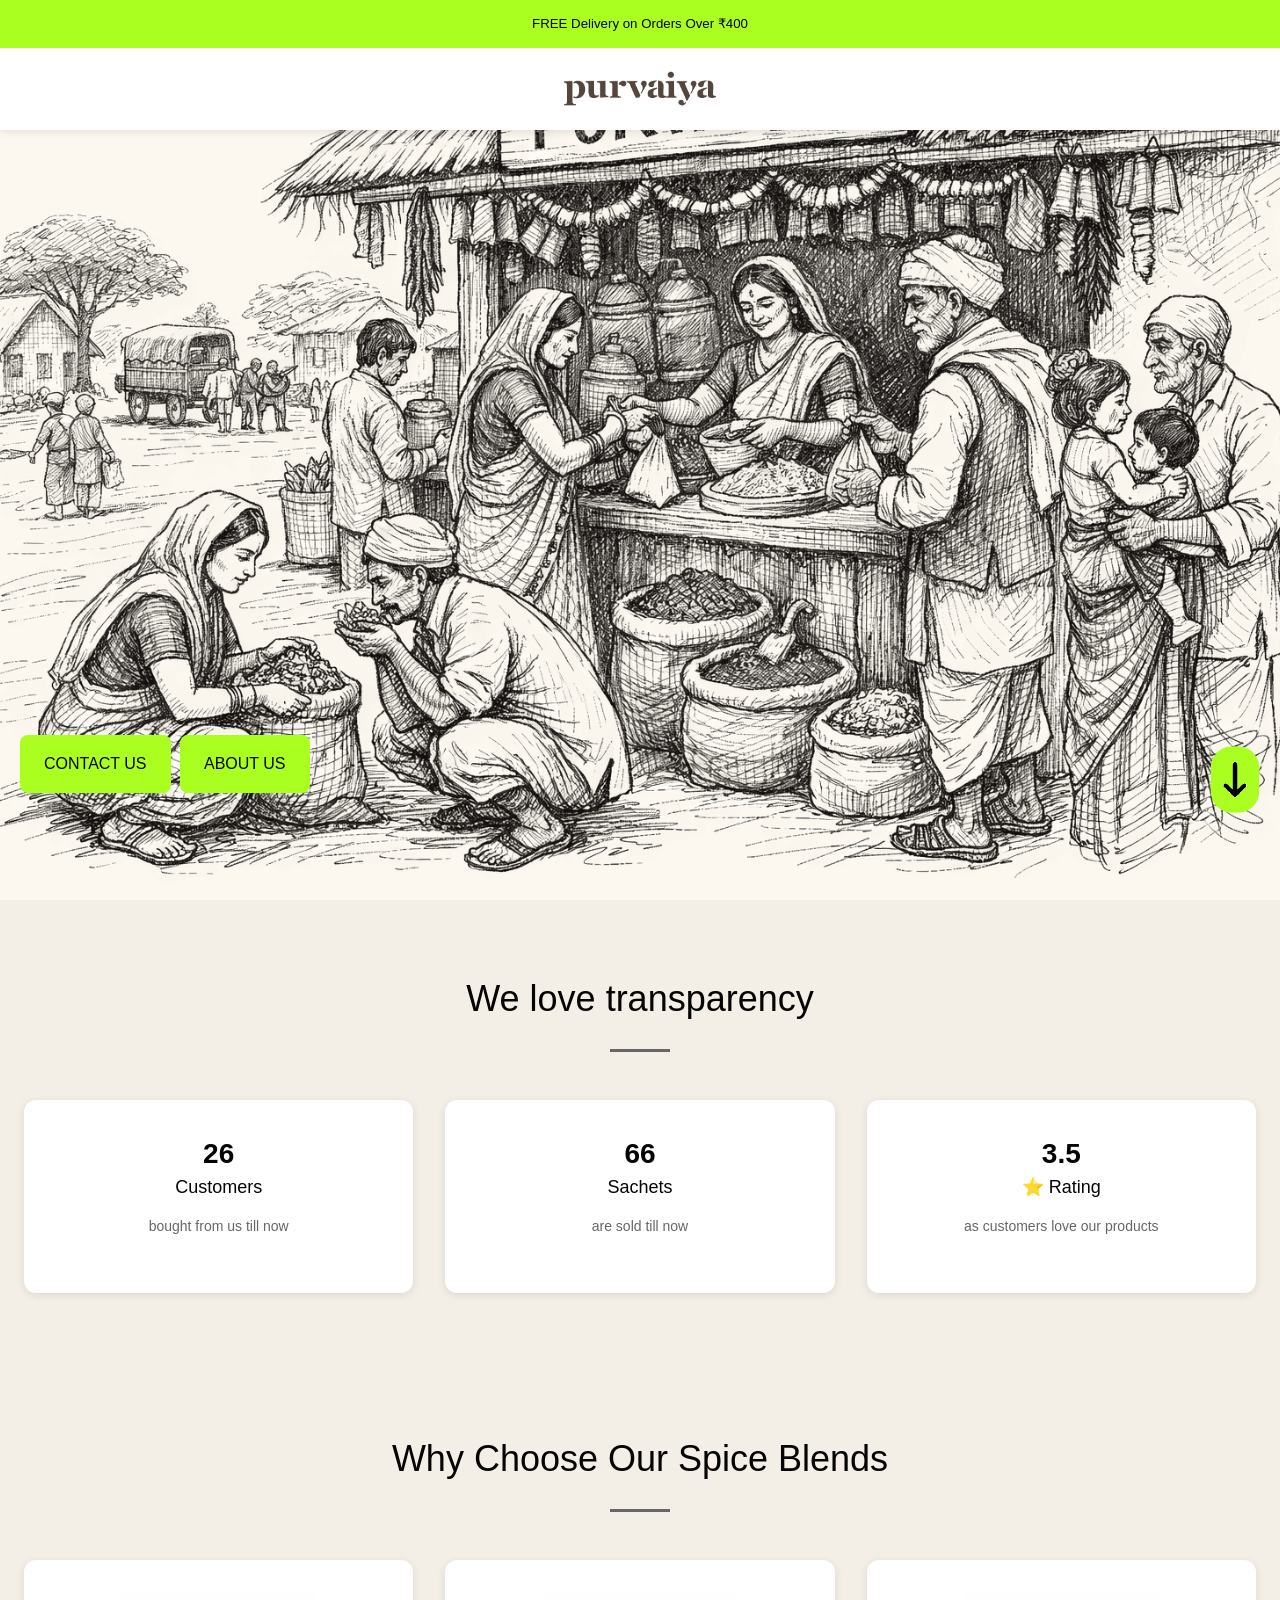
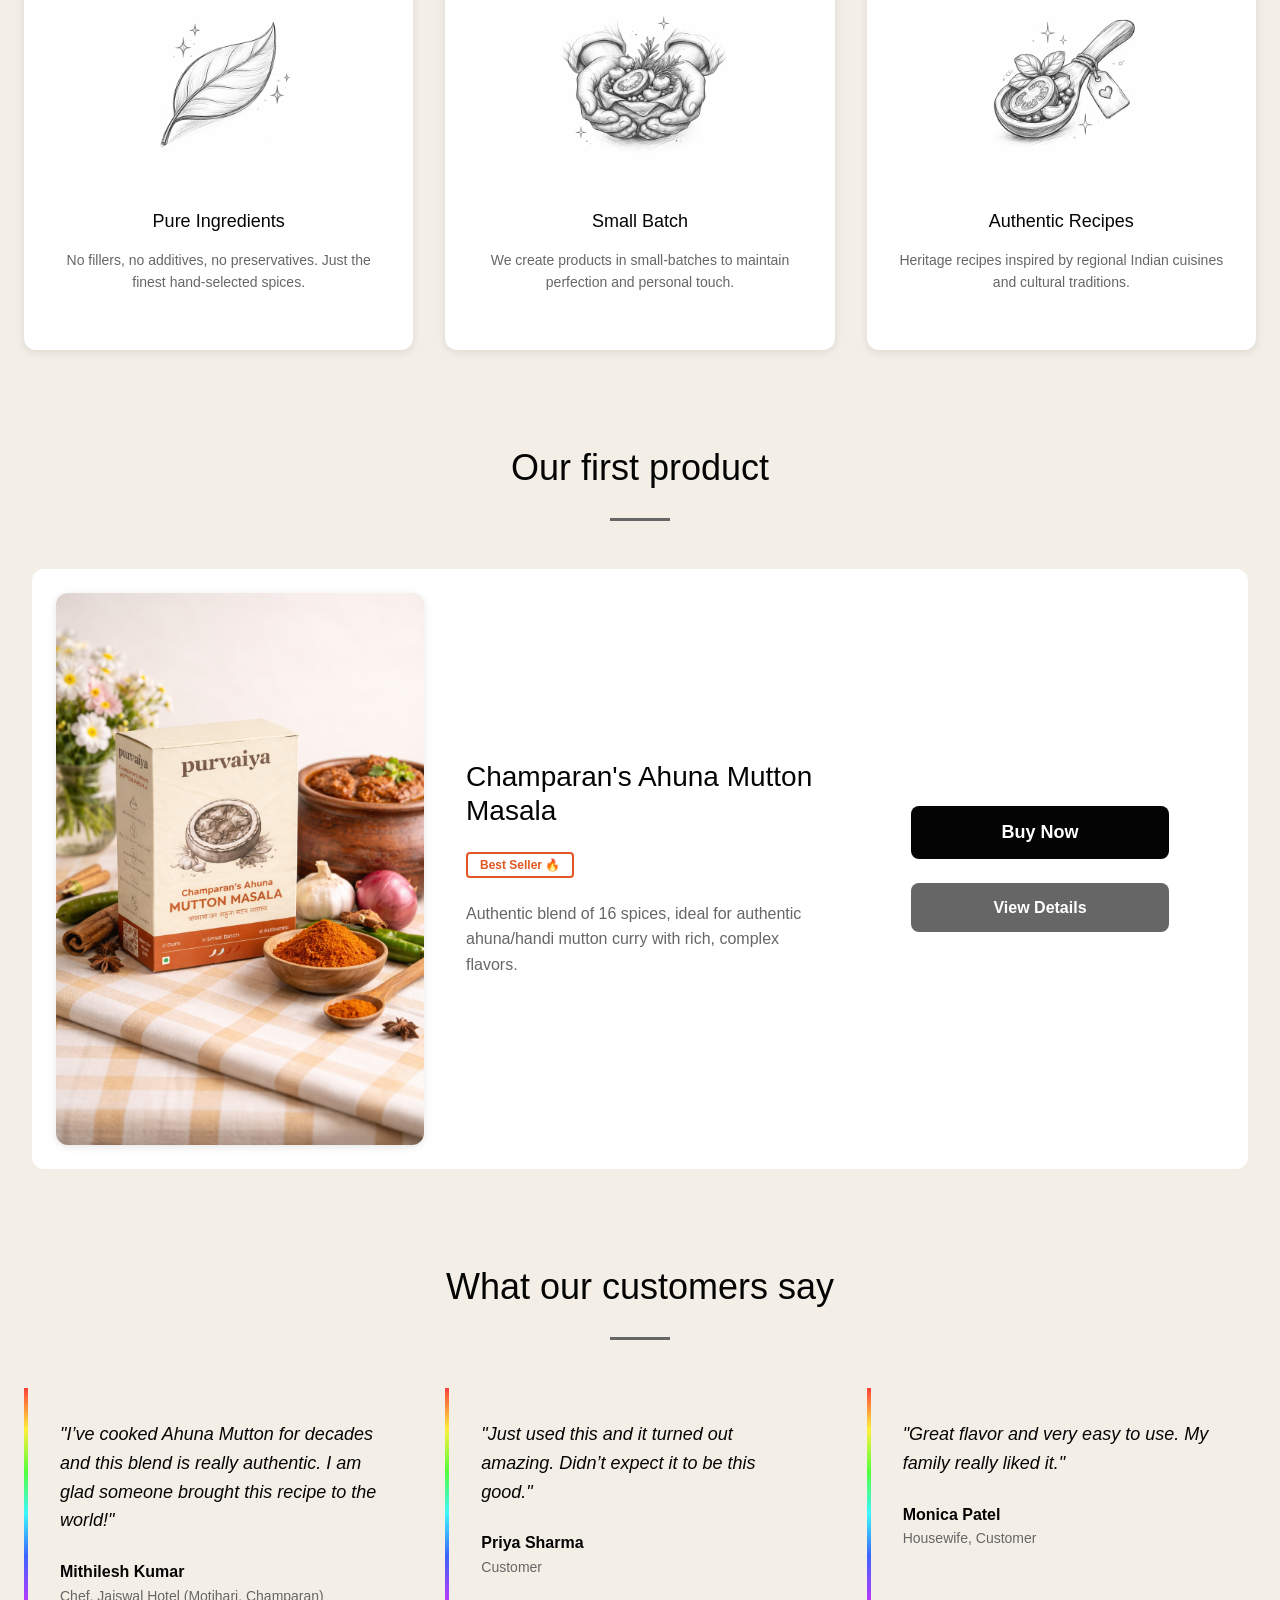
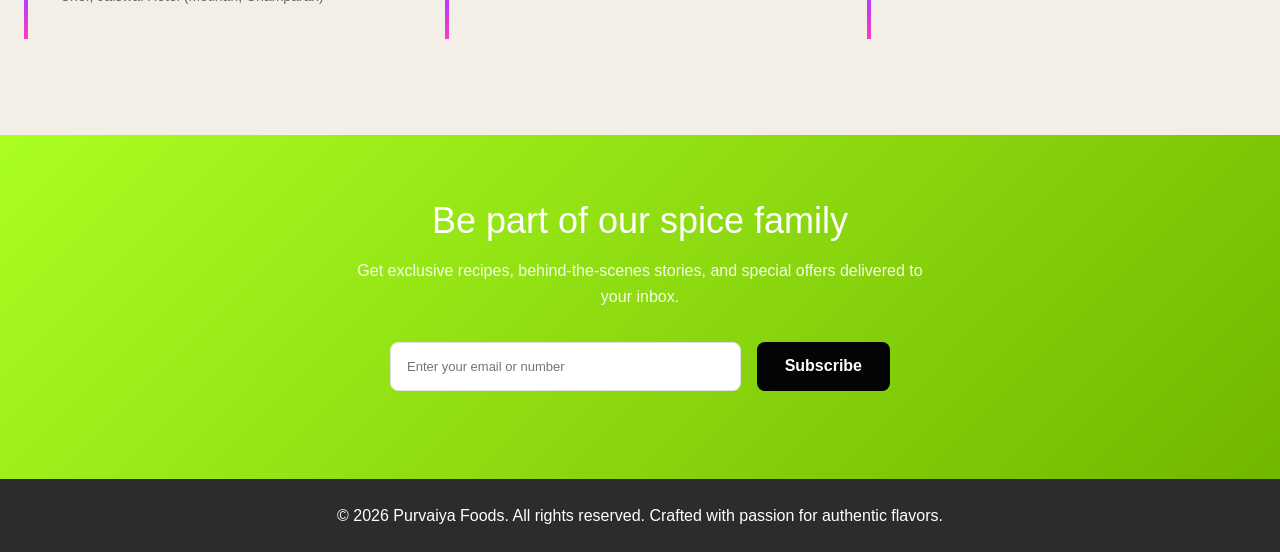
==== commit 34faba53: "Added few more features" ====
--- a/index.html
+++ b/index.html
@@ -29,6 +29,10 @@
         <!-- Hero Section -->
         <section class="hero">
             <img src="assets/images/scroll-bar.png" alt="Scroll bar" class="hero-image">
+            <div>
+                <span class="hero-link" onclick="window.location.href='pages/about.html'">ABOUT US</span>
+                <span class="hero-link" onclick="window.location.href='pages/contact.html'">CONTACT US</span>
+            </div>
         </section>
 
         <!-- Benefits/Philosophy Preview -->
@@ -106,7 +110,7 @@
                 
                 <!-- Button Section -->
                 <div style="display: flex; flex-direction: column; gap: var(--spacing-md); justify-content: center; align-items: center; height: 100%;">
-                    <button class="btn btn-primary btn-lg" style="width: 70%;">Buy Now</button>
+                    <button onclick="window.open('https://wa.me/919934288143?text=Hello%21%20I%E2%80%99d%20like%20to%20order%20Ahuna%20Mutton%20Masala.%20Please%20let%20me%20know%20how%20I%20can%20proceed.', '_blank')"  class="btn btn-primary btn-lg" style="width: 70%;">Buy Now</button>
                     <a href="pages/ahunamuttonmasala.html" style="width: 70%;" class="btn btn-secondary">View Details</a>
                 </div>
             </div>
--- a/assets/css/main.css
+++ b/assets/css/main.css
@@ -353,6 +353,22 @@
     right: 20px;
     animation: levitate 3s ease-in-out infinite;
   }
+
+  .hero-link{
+    background-color: var(--primary-color);
+    color: var(--text-dark);
+    font-weight: 500;
+    padding: var(--spacing-sm) var(--spacing-md);
+    border-radius: var(--border-radius-md);
+    position: absolute;
+    bottom: 120px;
+    left: 20px;
+    cursor: pointer;
+
+    &:nth-child(1){
+      left: 180px;
+    }
+  }
 }
 
 .hero-content {
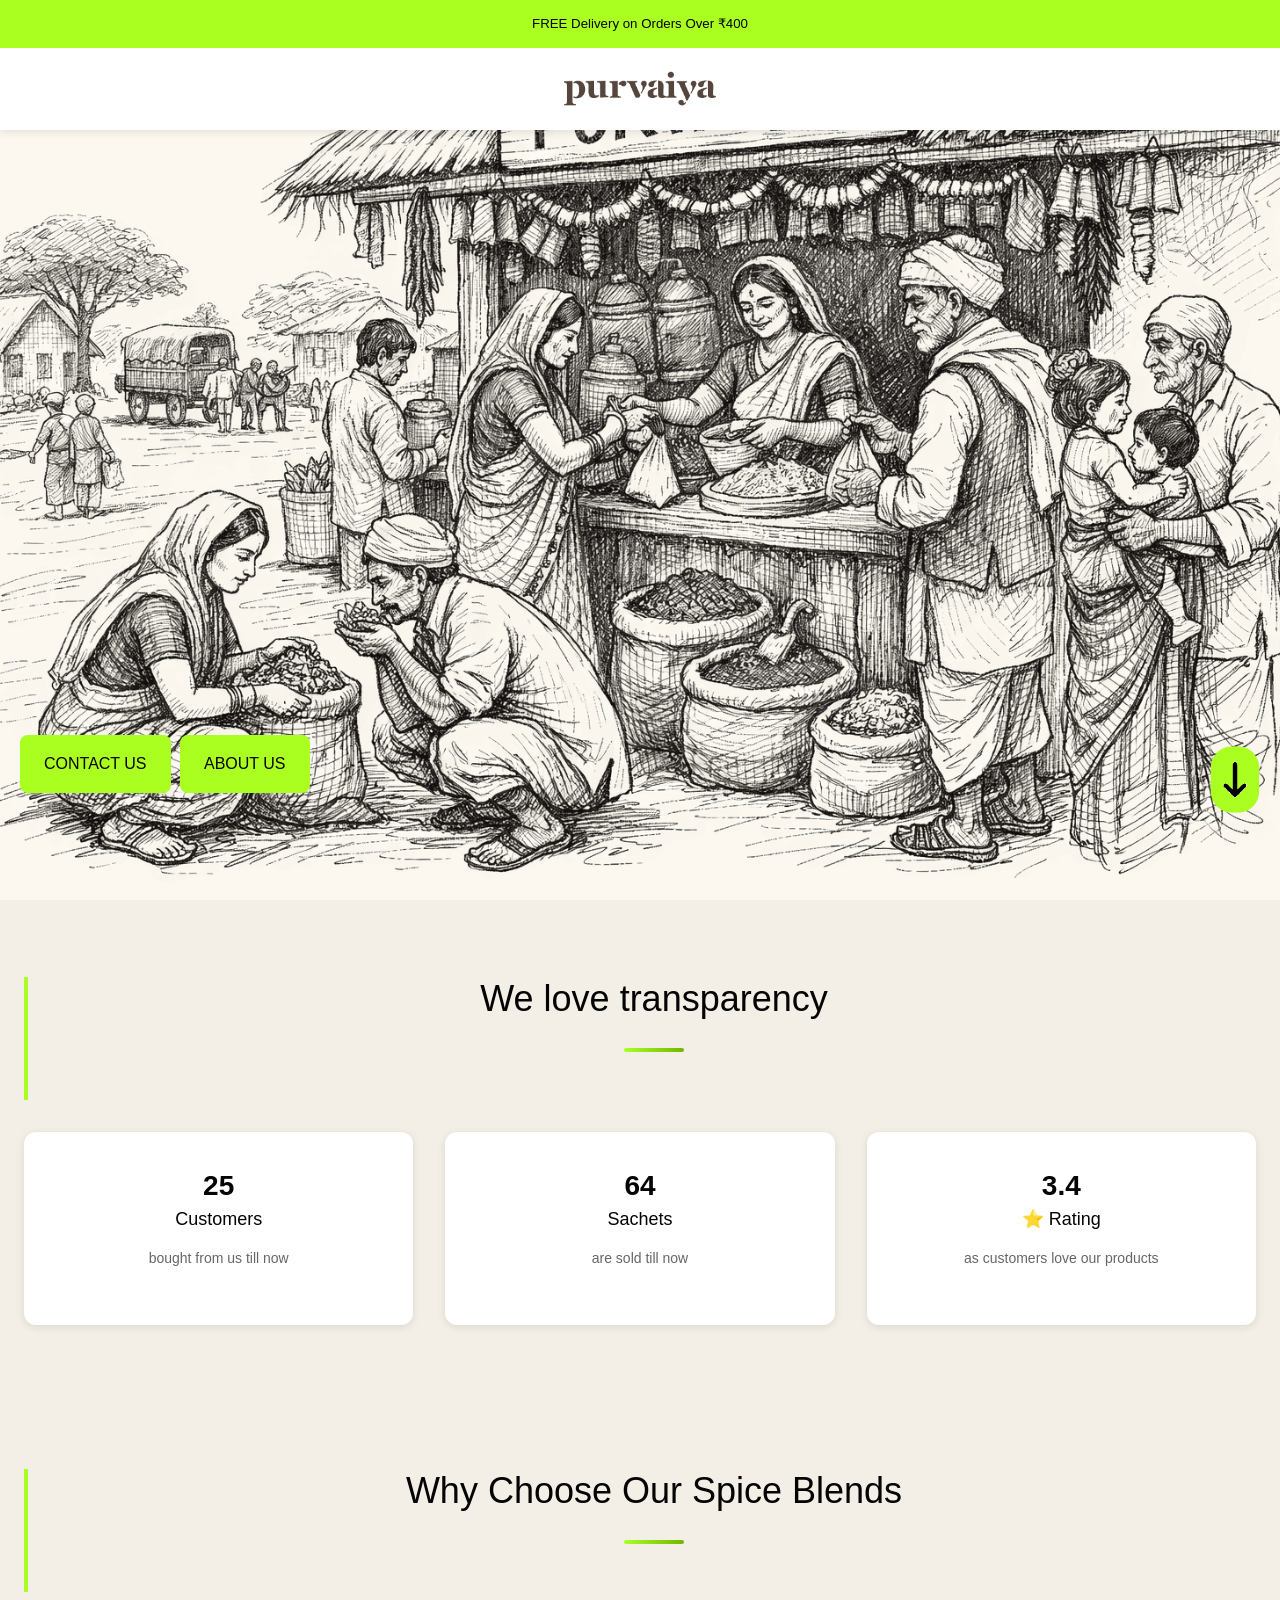
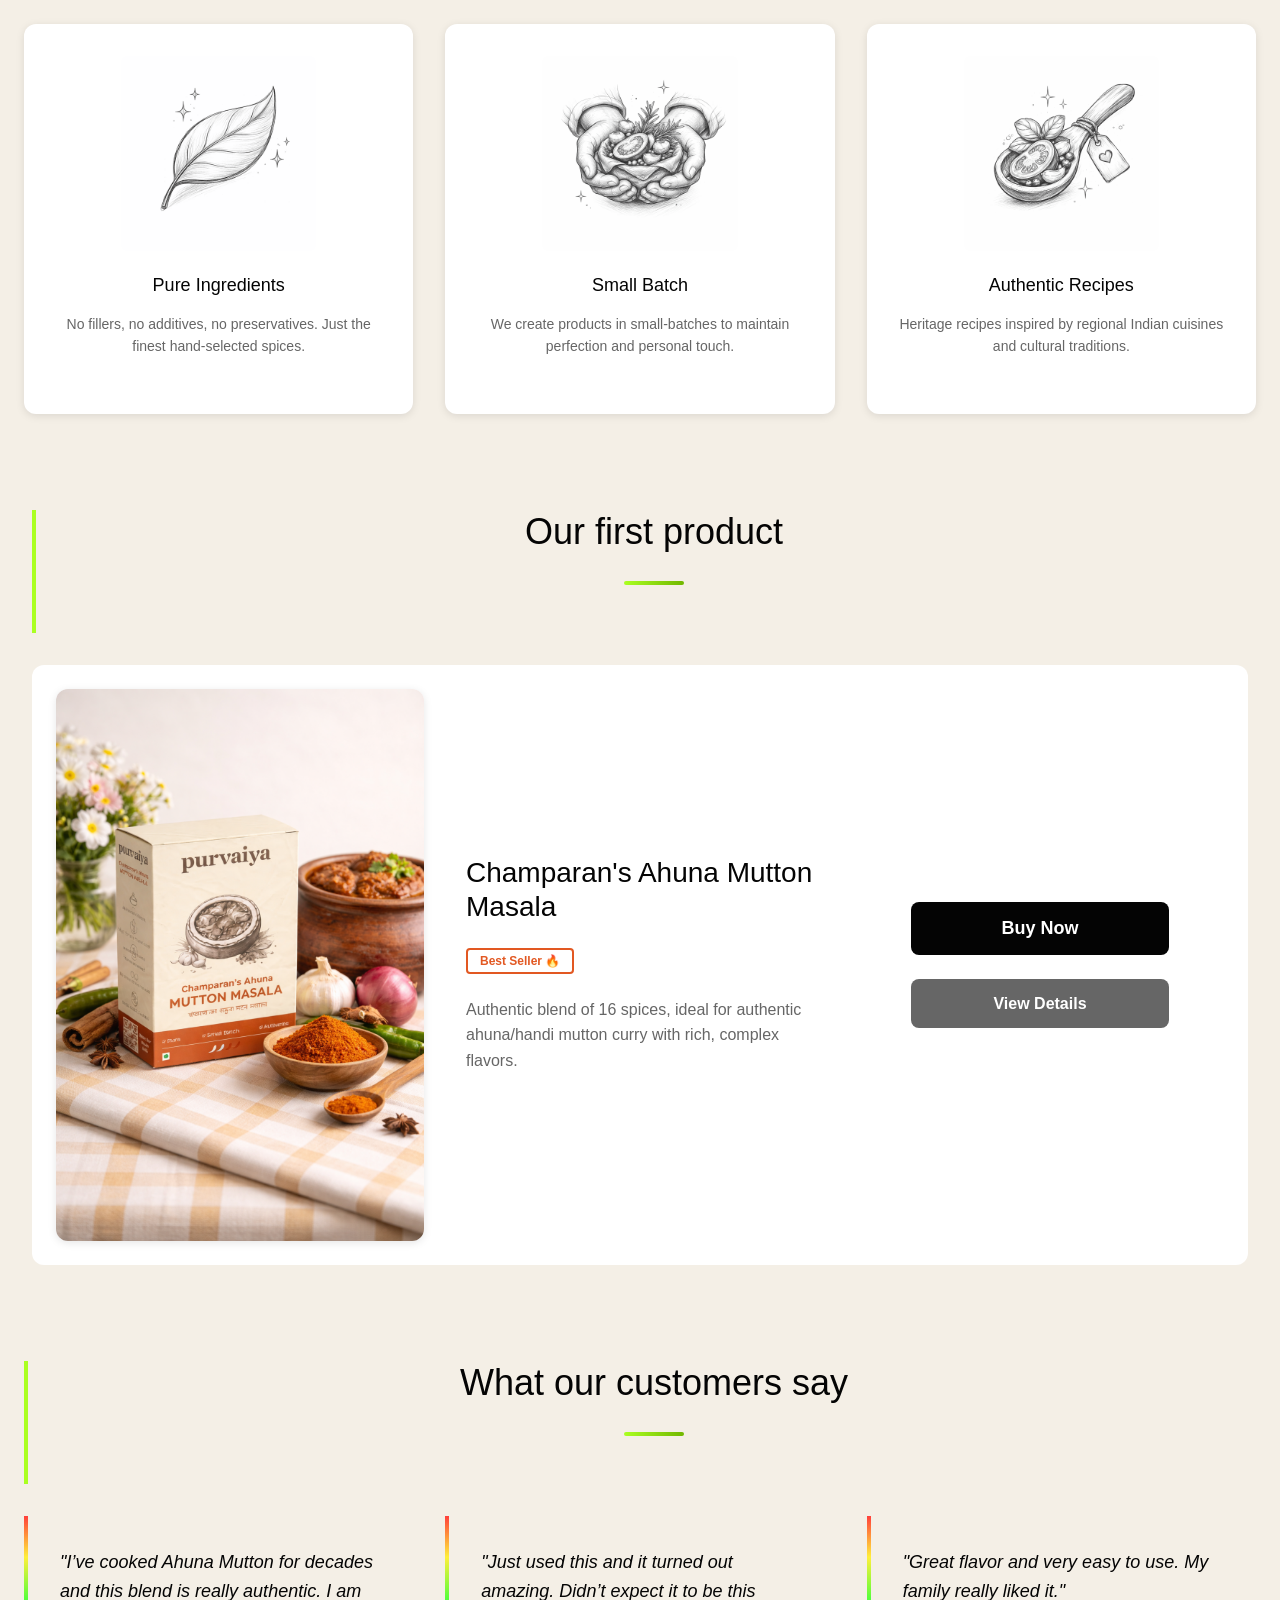
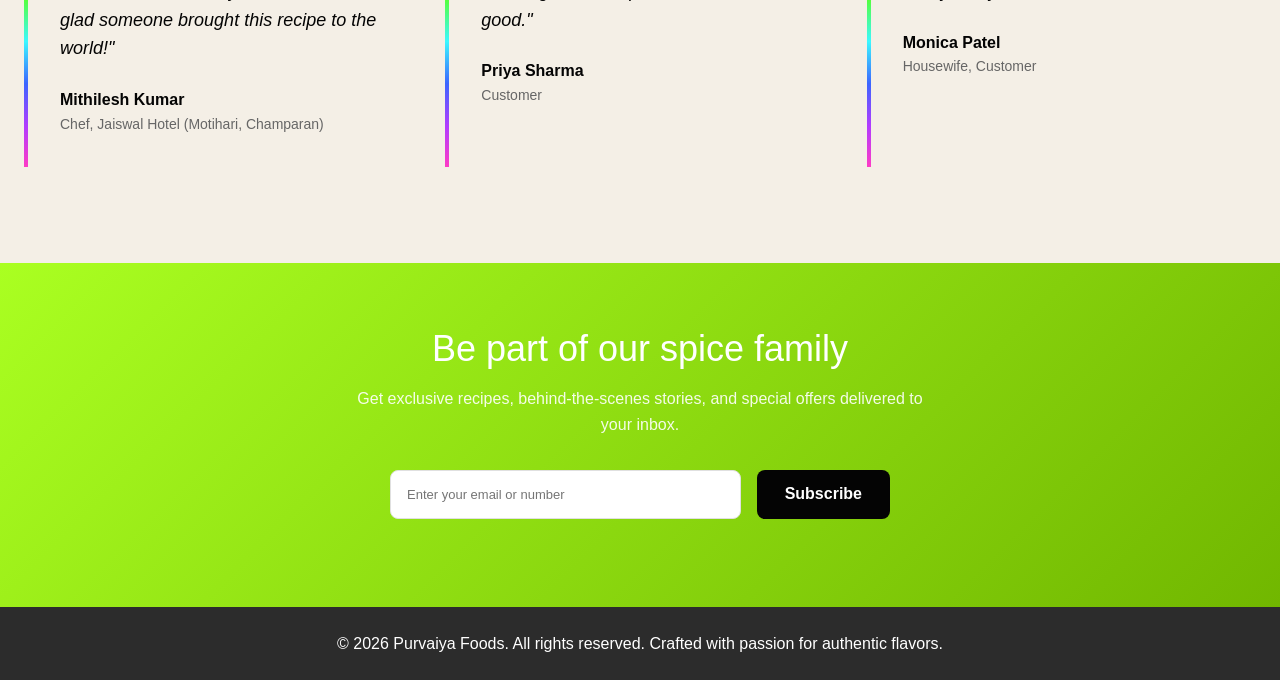
==== commit 49de289a: "Title update" ====
--- a/index.html
+++ b/index.html
@@ -3,7 +3,7 @@
 <head>
     <meta charset="UTF-8">
     <meta name="viewport" content="width=device-width, initial-scale=1.0">
-    <title>Purvaiya Foods - Premium Luxury Spice Blends</title>
+    <title>Purvaiya Foods</title>
     <meta name="description" content="Discover authentic, artisanal spice blends crafted with premium ingredients. From signature masalas to regional collections.">
     <link rel="stylesheet" href="assets/css/main.css">
     <style>
--- a/assets/css/main.css
+++ b/assets/css/main.css
@@ -331,6 +331,32 @@
    HERO SECTION
    ============================================ */
 
+     .contact-main{
+      .section-title{
+        text-align: center;
+        margin-bottom: 0;
+        color: var(--text-dark);
+      }
+      .section-description{
+        text-align: center;
+        font-size: var(--spacing-sm);
+        color: var(--text-light);
+      }
+      .contact-info{
+        border: solid 1px var(--text-light);
+        width: fit-content;
+        color: var(--text-light);
+        padding: var(--spacing-md) var(--spacing-md);
+        border-radius: var(--border-radius-md);
+        p{
+          margin-bottom: 0;
+          &:nth-child(1){
+           margin-bottom: var(--spacing-sm);
+          }
+        }
+      }
+     }
+
 .hero {
   background-image: url('../images/homesketch.png');
   background-size: cover;
@@ -504,8 +530,9 @@
   left: 50%;
   transform: translateX(-50%);
   width: 60px;
-  height: 3px;
-  background-color: var(--text-light);
+  height: 4px;
+  background: linear-gradient(90deg, var(--primary-color), var(--secondary-color));
+  border-radius: 2px;
 }
 
 .section-title p {
@@ -1127,6 +1154,117 @@
 }
 
 /* ============================================
+   FOUNDER STORY SECTION
+   ============================================ */
+
+.founder-story {
+  display: flex;
+  align-items: center;
+  gap: var(--spacing-xl);
+  max-width: 1200px;
+  margin: 0 auto;
+}
+
+.founder-story-content {
+  flex: 1;
+  animation: slideInLeft 0.8s ease-out;
+}
+
+.founder-story-content h3 {
+  color: var(--text-dark);
+  margin-bottom: var(--spacing-lg);
+  font-size: 1.4rem;
+  font-weight: 600;
+  letter-spacing: -0.5px;
+  line-height: 1.3;
+}
+
+.founder-story-content p {
+  color: var(--text-light);
+  line-height: 1.9;
+  font-size: 1.05rem;
+  margin-bottom: var(--spacing-md);
+}
+
+.founder-story-image-container {
+  flex: 1;
+  display: flex;
+  align-items: center;
+  justify-content: center;
+  animation: fadeIn 0.8s ease-out;
+}
+
+.founder-story-frame {
+  position: relative;
+  padding: var(--spacing-lg);
+  background: #FEFAF6;
+  border-radius: var(--border-radius-lg);
+  box-shadow: 0 10px 40px rgba(0, 0, 0, 0.1);
+  transition: var(--transition-base);
+}
+
+.founder-story-frame:hover {
+  box-shadow: 0 15px 50px rgba(170, 255, 33, 0.15);
+  transform: translateY(-5px);
+}
+
+.founder-story-frame img {
+  width: 100%;
+  height: auto;
+  border-radius: var(--border-radius-md);
+  display: block;
+  border: 3px solid var(--white);
+}
+
+.founder-story-frame::before {
+  content: '';
+  position: absolute;
+  top: -8px;
+  left: -8px;
+  right: -8px;
+  bottom: -8px;
+  background: linear-gradient(135deg, var(--primary-color), var(--secondary-color));
+  border-radius: var(--border-radius-lg);
+  z-index: -1;
+  opacity: 0.15;
+}
+
+@media (max-width: 991px) {
+  .founder-story {
+    flex-direction: column;
+    gap: var(--spacing-lg);
+  }
+
+  .founder-story-content h3 {
+    font-size: 1.25rem;
+  }
+
+  .founder-story-content p {
+    font-size: 1rem;
+  }
+}
+
+@media (max-width: 767px) {
+  .founder-story {
+    gap: var(--spacing-md);
+    padding: var(--spacing-md) 0;
+  }
+
+  .founder-story-frame {
+    padding: var(--spacing-md);
+  }
+
+  .founder-story-content h3 {
+    font-size: 1.15rem;
+  }
+
+  .founder-story-content p {
+    font-size: 0.95rem;
+    line-height: 1.7;
+  }
+}
+
+/* ============================================
    ANIMATIONS
    ============================================ */
 
@@ -1181,3 +1319,376 @@
 .slide-in-left {
   animation: slideInLeft 0.6s ease-in-out;
 }
+
+/* ============================================
+   PRODUCT PAGE STYLES
+   ============================================ */
+
+/* Container for Product Layout */
+.container-product {
+  max-width: 1200px;
+  margin: 0 auto;
+  padding: 0 var(--spacing-md);
+}
+
+/* Product Hero Section */
+.product-hero {
+  background-color: var(--white);
+  padding: var(--spacing-xl) var(--spacing-md);
+  box-shadow: var(--shadow-light);
+}
+
+.product-hero .container-product {
+  display: grid;
+  grid-template-columns: 1fr 1fr;
+  gap: var(--spacing-xl);
+  align-items: center;
+}
+
+/* Product Gallery/Image */
+.product-gallery {
+  display: flex;
+  justify-content: center;
+  align-items: center;
+}
+
+.main-image {
+  width: 100%;
+  max-width: 400px;
+  aspect-ratio: 1;
+  background-color: var(--light-bg);
+  border-radius: var(--border-radius-lg);
+  overflow: hidden;
+  box-shadow: var(--shadow-medium);
+  display: flex;
+  align-items: center;
+  justify-content: center;
+}
+
+.main-image img {
+  width: 100%;
+  height: 100%;
+  object-fit: cover;
+  transition: transform 0.3s ease;
+}
+
+.main-image:hover img {
+  transform: scale(1.05);
+}
+
+/* Product Details */
+.product-details {
+  display: flex;
+  flex-direction: column;
+  gap: var(--spacing-lg);
+}
+
+.product-name {
+  color: var(--text-dark);
+  font-size: 2.5rem;
+  font-weight: 600;
+  margin: 0;
+  line-height: 1.2;
+  letter-spacing: -0.5px;
+}
+
+/* Price Section */
+.price-section {
+  display: flex;
+  align-items: center;
+  gap: var(--spacing-md);
+}
+
+.price {
+  font-size: 2rem;
+  font-weight: 700;
+  color: var(--secondary-color);
+}
+
+.original-price {
+  font-size: 1.3rem;
+  color: var(--text-light);
+  text-decoration: line-through;
+}
+
+.discount-badge {
+  background-color: var(--best-seller-badge);
+  color: var(--white);
+  padding: 6px 12px;
+  border-radius: var(--border-radius-sm);
+  font-size: 0.85rem;
+  font-weight: 600;
+}
+
+/* Buy Now Button */
+.btn-buy-now {
+  background-color: var(--primary-color);
+  color: var(--text-dark);
+  border: none;
+  border-radius: var(--border-radius-lg);
+  padding: var(--spacing-md) var(--spacing-xl);
+  font-size: 1.1rem;
+  font-weight: 600;
+  cursor: pointer;
+  transition: var(--transition-base);
+  box-shadow: var(--shadow-medium);
+  max-width: 300px;
+}
+
+.btn-buy-now:hover {
+  background-color: var(--secondary-color);
+  color: var(--white);
+  transform: translateY(-2px);
+  box-shadow: var(--shadow-heavy);
+}
+
+.btn-buy-now:active {
+  transform: translateY(0);
+}
+
+/* Speciality Section */
+.speciality-section {
+  margin-top: var(--spacing-lg);
+}
+
+.speciality-grid {
+  display: grid;
+  grid-template-columns: repeat(4, 1fr);
+  gap: var(--spacing-md);
+  margin-top: var(--spacing-md);
+}
+
+.speciality-item {
+  display: flex;
+  flex-direction: column;
+  align-items: center;
+  text-align: center;
+  padding: var(--spacing-md);
+  background-color: var(--light-bg);
+  border-radius: var(--border-radius-md);
+  transition: var(--transition-base);
+}
+
+.speciality-item:hover {
+  background-color: var(--primary-color);
+  transform: translateY(-4px);
+  box-shadow: var(--shadow-medium);
+}
+
+.speciality-icon {
+  display: flex;
+  align-items: center;
+  justify-content: center;
+  width: 40px;
+  height: 40px;
+  background-color: var(--white);
+  border-radius: 50%;
+  font-weight: bold;
+  font-size: 1.2rem;
+  margin-bottom: var(--spacing-sm);
+}
+
+.speciality-item p {
+  font-size: 0.95rem;
+  font-weight: 500;
+  color: var(--text-dark);
+  margin: 0;
+  line-height: 1.4;
+}
+
+.speciality-item:hover p {
+  color: var(--text-dark);
+}
+
+/* Product Info Section */
+.product-info {
+  background-color: var(--white);
+  padding: var(--spacing-xl) var(--spacing-md);
+  box-shadow: var(--shadow-light);
+}
+
+.product-info .container-product {
+  max-width: 900px;
+}
+
+/* Tab Navigation */
+.info-tabs {
+  display: flex;
+  gap: var(--spacing-md);
+  border-bottom: 2px solid var(--border-color);
+  margin-bottom: var(--spacing-xl);
+  flex-wrap: nowrap;
+  overflow-x: auto;
+}
+
+.tab-btn {
+  background: none;
+  border: none;
+  color: var(--text-light);
+  font-size: 1rem;
+  font-weight: 500;
+  padding: var(--spacing-md) var(--spacing-lg);
+  cursor: pointer;
+  position: relative;
+  transition: color 0.3s ease;
+  border-bottom: 3px solid transparent;
+  margin-bottom: -2px;
+}
+
+.tab-btn:hover {
+  color: var(--text-dark);
+}
+
+.tab-btn.active {
+  color: var(--secondary-color);
+  border-bottom-color: var(--secondary-color);
+}
+
+/* Tab Content */
+.tab-content {
+  display: none;
+  animation: fadeIn 0.4s ease;
+}
+
+.tab-content.active {
+  display: block;
+}
+
+.section-title {
+  color: var(--text-dark);
+  font-size: 1.5rem;
+  font-weight: 600;
+  margin-bottom: var(--spacing-lg);
+  border-left: 4px solid var(--primary-color);
+  padding-left: var(--spacing-md);
+}
+
+/* Ingredients List */
+.ingredients-list {
+  display: grid;
+  grid-template-columns: repeat(2, 1fr);
+  gap: var(--spacing-md);
+  margin-bottom: var(--spacing-lg);
+}
+
+.ingredients-list li {
+  list-style: none;
+  padding: var(--spacing-sm) var(--spacing-md);
+  background-color: var(--light-bg);
+  border-left: 4px solid var(--secondary-color);
+  border-radius: var(--border-radius-sm);
+  color: var(--text-dark);
+  font-weight: 500;
+  transition: var(--transition-base);
+}
+
+.ingredients-list li:hover {
+  background-color: var(--primary-color);
+  transform: translateX(4px);
+}
+
+/* Recipe Content */
+.recipe-content {
+  color: var(--text-dark);
+}
+
+.recipe-content h4 {
+  color: var(--text-dark);
+  font-size: 1.1rem;
+  font-weight: 600;
+  margin-top: var(--spacing-lg);
+  margin-bottom: var(--spacing-md);
+}
+
+.recipe-list {
+  margin-left: var(--spacing-lg);
+  margin-bottom: var(--spacing-lg);
+}
+
+.recipe-list li {
+  margin-bottom: var(--spacing-sm);
+  line-height: 1.8;
+  color: var(--text-dark);
+}
+
+/* Story Content */
+.story-content {
+  color: var(--text-dark);
+  line-height: 1.9;
+}
+
+.story-content p {
+  margin-bottom: var(--spacing-lg);
+  font-size: 1.05rem;
+  color: var(--text-dark);
+}
+
+/* Responsive Design */
+@media (max-width: 991px) {
+  .product-hero .container-product {
+    grid-template-columns: 1fr;
+    gap: var(--spacing-lg);
+  }
+
+  .product-name {
+    font-size: 2rem;
+  }
+
+  .speciality-grid {
+    grid-template-columns: repeat(3, 1fr);
+  }
+
+  .price {
+    font-size: 1.7rem;
+  }
+}
+
+@media (max-width: 767px) {
+  .product-hero {
+    padding: var(--spacing-lg) var(--spacing-sm);
+  }
+
+  .product-name {
+    font-size: 1.5rem;
+  }
+
+  .price {
+    font-size: 1.4rem;
+  }
+
+  .speciality-grid {
+    grid-template-columns: repeat(3, 1fr);
+    gap: var(--spacing-sm);
+  }
+
+  .speciality-item {
+    padding: var(--spacing-sm);
+  }
+
+  .info-tabs {
+    gap: var(--spacing-sm);
+    margin-bottom: var(--spacing-lg);
+  }
+
+  .tab-btn {
+    padding: var(--spacing-sm) var(--spacing-md);
+    font-size: 0.85rem;
+    white-space: nowrap;
+  }
+
+  .ingredients-list {
+    grid-template-columns: 1fr;
+  }
+
+  .product-info {
+    padding: var(--spacing-lg) var(--spacing-sm);
+  }
+
+  .section-title {
+    font-size: 1.2rem;
+  }
+
+  .story-content p {
+    font-size: 1rem;
+  }
+}
